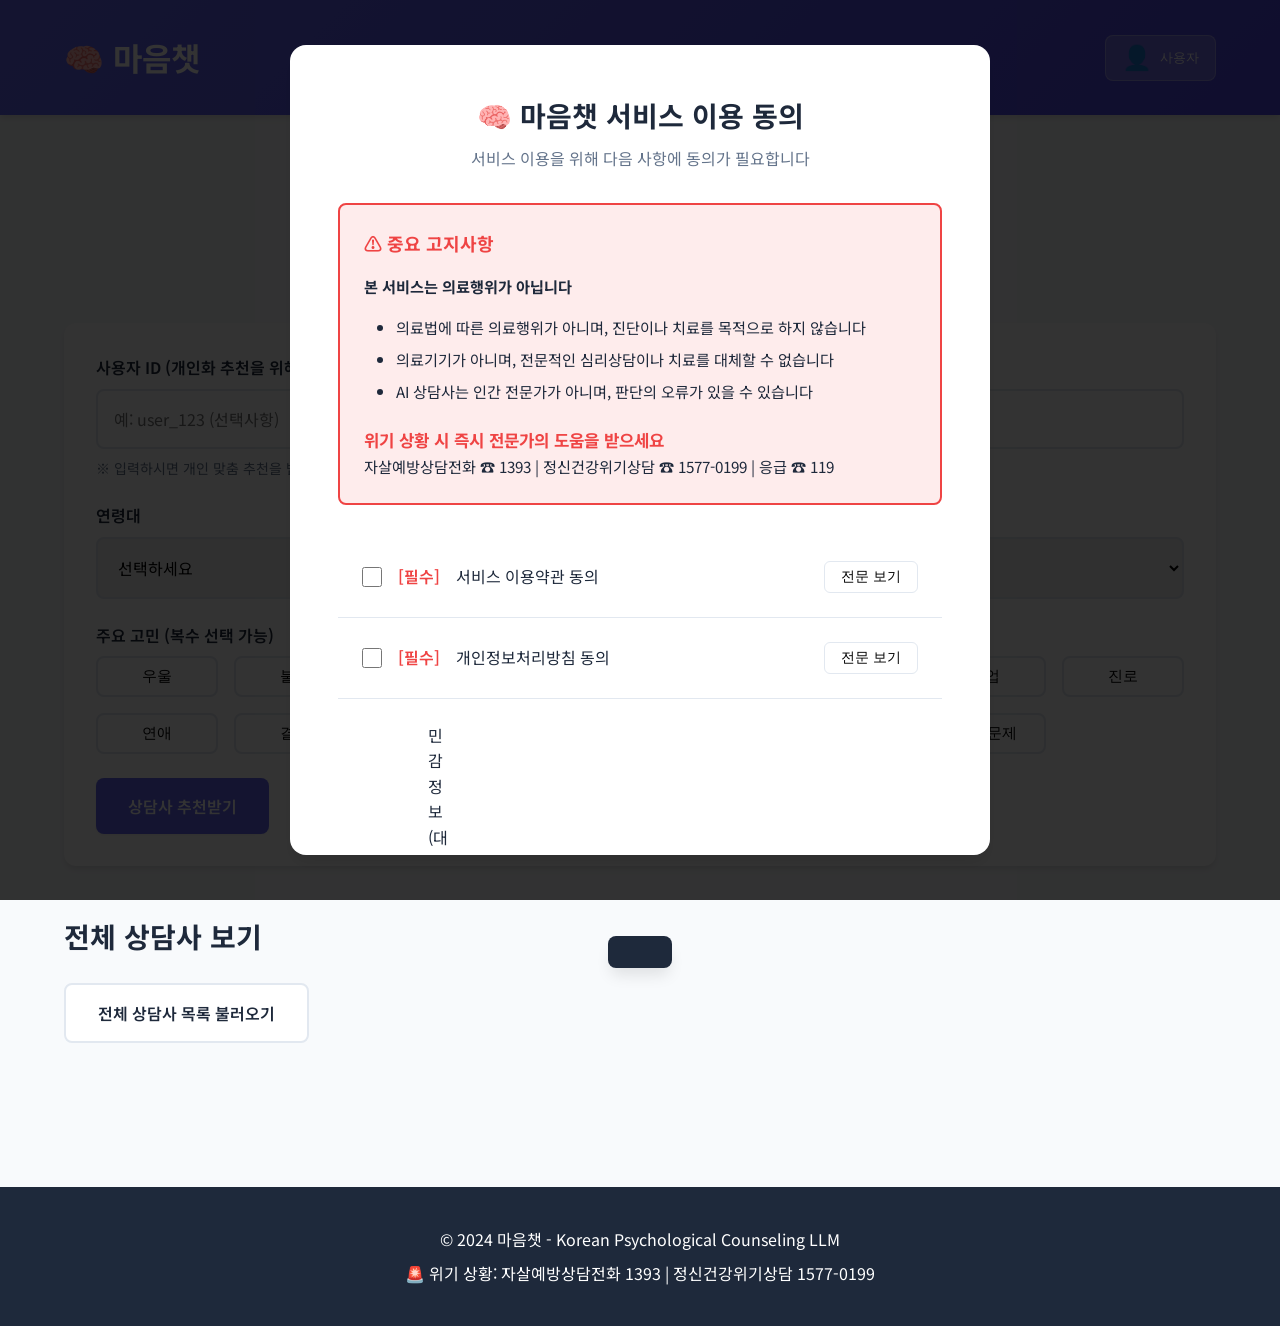
==== frontend/index.html @ e31b017e "Add voice chat frontend with real-time WebSocket streaming Features: - voice.js: WebSocket voice rec" ====
<!DOCTYPE html>
<html lang="ko">
<head>
    <meta charset="UTF-8">
    <meta name="viewport" content="width=device-width, initial-scale=1.0">
    <title>마음챗 - AI 심리상담 서비스</title>
    <link rel="stylesheet" href="styles.css">
    <link rel="preconnect" href="https://fonts.googleapis.com">
    <link rel="preconnect" href="https://fonts.gstatic.com" crossorigin>
    <link href="https://fonts.googleapis.com/css2?family=Noto+Sans+KR:wght@300;400;500;600;700&display=swap" rel="stylesheet">
</head>
<body>
    <!-- Header -->
    <header class="header">
        <div class="container">
            <div class="header-content">
                <h1 class="logo">🧠 마음챗</h1>
                <p class="tagline">당신의 마음을 이해하는 AI 심리상담</p>
                <div class="user-info">
                    <button id="user-menu-btn" class="btn-icon">
                        <span class="user-avatar">👤</span>
                        <span id="user-name">사용자</span>
                    </button>
                </div>
            </div>
        </div>
    </header>

    <!-- Main Container -->
    <main class="main-container">
        <!-- Home Screen -->
        <div id="home-screen" class="screen active">
            <div class="container">
                <section class="hero">
                    <h2>어떤 상담사와 이야기하고 싶으신가요?</h2>
                    <p class="hero-subtitle">당신의 고민과 상황에 맞는 전문 상담사를 추천해드립니다</p>
                </section>

                <!-- User Input Form -->
                <section class="user-input-section">
                    <div class="input-card">
                        <div class="input-group">
                            <label for="user-id-input">사용자 ID (개인화 추천을 위해)</label>
                            <input type="text" id="user-id-input" placeholder="예: user_123 (선택사항)" />
                            <small>※ 입력하시면 개인 맞춤 추천을 받을 수 있습니다</small>
                        </div>

                        <div class="input-group">
                            <label for="age-range-select">연령대</label>
                            <select id="age-range-select">
                                <option value="">선택하세요</option>
                                <option value="10대">10대</option>
                                <option value="20대">20대</option>
                                <option value="30대">30대</option>
                                <option value="40대">40대</option>
                                <option value="50대">50대 이상</option>
                                <option value="60대">60대 이상</option>
                            </select>
                        </div>

                        <div class="input-group">
                            <label>주요 고민 (복수 선택 가능)</label>
                            <div class="concerns-grid" id="concerns-grid">
                                <button class="concern-tag" data-concern="우울">우울</button>
                                <button class="concern-tag" data-concern="불안">불안</button>
                                <button class="concern-tag" data-concern="스트레스">스트레스</button>
                                <button class="concern-tag" data-concern="대인관계">대인관계</button>
                                <button class="concern-tag" data-concern="가족">가족</button>
                                <button class="concern-tag" data-concern="직장">직장</button>
                                <button class="concern-tag" data-concern="학업">학업</button>
                                <button class="concern-tag" data-concern="진로">진로</button>
                                <button class="concern-tag" data-concern="연애">연애</button>
                                <button class="concern-tag" data-concern="결혼">결혼</button>
                                <button class="concern-tag" data-concern="트라우마">트라우마</button>
                                <button class="concern-tag" data-concern="중독">중독</button>
                                <button class="concern-tag" data-concern="분노">분노</button>
                                <button class="concern-tag" data-concern="자존감">자존감</button>
                                <button class="concern-tag" data-concern="수면">수면 문제</button>
                            </div>
                        </div>

                        <button id="find-counselor-btn" class="btn-primary">상담사 추천받기</button>
                    </div>
                </section>

                <!-- Recommended Counselors -->
                <section id="recommendations-section" class="recommendations-section" style="display: none;">
                    <h3>추천 상담사</h3>
                    <div id="recommendations-container" class="counselors-grid"></div>
                </section>

                <!-- All Counselors -->
                <section class="all-counselors-section">
                    <h3>전체 상담사 보기</h3>
                    <button id="load-all-counselors-btn" class="btn-secondary">전체 상담사 목록 불러오기</button>
                    <div id="all-counselors-container" class="counselors-grid" style="display: none;"></div>
                </section>
            </div>
        </div>

        <!-- Chat Screen -->
        <div id="chat-screen" class="screen">
            <div class="chat-container">
                <!-- Chat Header -->
                <div class="chat-header">
                    <button id="back-to-home-btn" class="btn-icon">← 돌아가기</button>
                    <div class="counselor-info">
                        <div class="counselor-avatar" id="chat-counselor-avatar">👨‍⚕️</div>
                        <div>
                            <h4 id="chat-counselor-name">상담사</h4>
                            <p id="chat-counselor-specialty">전문 분야</p>
                        </div>
                    </div>
                    <div class="chat-mode-toggle">
                        <button id="text-mode-btn" class="mode-btn active" title="텍스트 채팅">
                            <span class="mode-icon">💬</span>
                        </button>
                        <button id="voice-mode-btn" class="mode-btn" title="음성 채팅">
                            <span class="mode-icon">🎤</span>
                        </button>
                    </div>
                    <button id="end-session-btn" class="btn-danger-small">상담 종료</button>
                </div>

                <!-- Chat Messages -->
                <div id="chat-messages" class="chat-messages">
                    <div class="welcome-message">
                        <p>상담사와의 대화가 시작됩니다. 편안하게 이야기 나눠보세요.</p>
                    </div>
                </div>

                <!-- Text Chat Input -->
                <div class="chat-input-container" id="text-input-container">
                    <div class="chat-input-wrapper">
                        <textarea id="chat-input" placeholder="메시지를 입력하세요..." rows="1"></textarea>
                        <button id="send-message-btn" class="btn-send">전송</button>
                    </div>
                    <div class="chat-info">
                        <small>💡 위기 상황 시 즉시 전문가의 도움을 받으세요: 자살예방상담전화 ☎️ 1393</small>
                    </div>
                </div>

                <!-- Voice Chat Input -->
                <div class="voice-input-container" id="voice-input-container" style="display: none;">
                    <!-- Voice Visualizer -->
                    <div class="voice-visualizer-container">
                        <canvas id="voice-visualizer" class="voice-visualizer"></canvas>
                        <div id="level-meter-container" class="level-meter-container"></div>
                    </div>

                    <!-- Voice Status -->
                    <div class="voice-status">
                        <div id="voice-status-icon" class="voice-status-icon"></div>
                        <span id="voice-status-text" class="voice-status-text">음성 채팅 준비 중...</span>
                    </div>

                    <!-- Live Transcript -->
                    <div class="live-transcript-container">
                        <div id="live-transcript" class="live-transcript"></div>
                    </div>

                    <!-- Voice Controls -->
                    <div class="voice-controls">
                        <button id="voice-record-btn" class="voice-record-btn" disabled>
                            <span class="record-icon">🎤</span>
                            <span class="record-text">말하기</span>
                        </button>
                        <div class="voice-settings">
                            <button id="voice-settings-btn" class="voice-settings-btn" title="설정">
                                ⚙️
                            </button>
                            <select id="visualizer-type" class="visualizer-select">
                                <option value="waveform">파형</option>
                                <option value="spectrum">스펙트럼</option>
                                <option value="bars">바</option>
                                <option value="circle">원형</option>
                            </select>
                        </div>
                    </div>

                    <div class="chat-info">
                        <small>🎤 마이크 버튼을 누르고 말씀해주세요 | 자살예방상담전화 ☎️ 1393</small>
                    </div>
                </div>
            </div>
        </div>

        <!-- Voice Chat Screen (Full Screen Mode) -->
        <div id="voice-screen" class="screen">
            <div class="voice-chat-container">
                <!-- Voice Header -->
                <div class="voice-header">
                    <button id="voice-back-btn" class="btn-icon">← 돌아가기</button>
                    <div class="counselor-info">
                        <div class="counselor-avatar" id="voice-counselor-avatar">👨‍⚕️</div>
                        <div>
                            <h4 id="voice-counselor-name">상담사</h4>
                            <p id="voice-connection-status">연결 중...</p>
                        </div>
                    </div>
                    <button id="voice-end-btn" class="btn-danger-small">상담 종료</button>
                </div>

                <!-- Main Voice Area -->
                <div class="voice-main-area">
                    <!-- Counselor Response -->
                    <div class="voice-response-area">
                        <div class="counselor-speaking-indicator" id="counselor-speaking">
                            <div class="speaking-avatar" id="speaking-avatar">👨‍⚕️</div>
                            <div class="speaking-waves">
                                <span></span><span></span><span></span><span></span><span></span>
                            </div>
                        </div>
                        <div id="counselor-response-text" class="counselor-response-text"></div>
                    </div>

                    <!-- Full Visualizer -->
                    <div class="voice-full-visualizer">
                        <canvas id="full-visualizer" class="full-visualizer"></canvas>
                    </div>

                    <!-- User Speaking Area -->
                    <div class="user-speaking-area">
                        <div id="user-transcript" class="user-transcript"></div>
                        <div id="recording-indicator-container" class="recording-indicator-container"></div>
                    </div>
                </div>

                <!-- Voice Full Controls -->
                <div class="voice-full-controls">
                    <button id="mute-btn" class="control-btn" title="음소거">
                        <span>🔊</span>
                    </button>
                    <button id="full-record-btn" class="voice-record-btn large">
                        <span class="record-icon">🎤</span>
                    </button>
                    <button id="switch-to-text-btn" class="control-btn" title="텍스트로 전환">
                        <span>💬</span>
                    </button>
                </div>
            </div>
        </div>

        <!-- Feedback Screen -->
        <div id="feedback-screen" class="screen">
            <div class="container">
                <div class="feedback-card">
                    <h2>상담 피드백</h2>
                    <p class="feedback-subtitle">상담이 어떠셨나요? 여러분의 피드백이 서비스 개선에 큰 도움이 됩니다.</p>

                    <form id="feedback-form">
                        <div class="input-group">
                            <label>상담사</label>
                            <p id="feedback-counselor-name" class="feedback-value"></p>
                        </div>

                        <div class="input-group">
                            <label>전반적인 만족도</label>
                            <div class="rating-stars" id="rating-stars">
                                <span class="star" data-rating="1">⭐</span>
                                <span class="star" data-rating="2">⭐</span>
                                <span class="star" data-rating="3">⭐</span>
                                <span class="star" data-rating="4">⭐</span>
                                <span class="star" data-rating="5">⭐</span>
                            </div>
                            <input type="hidden" id="rating-value" value="0" />
                        </div>

                        <div class="input-group">
                            <label class="checkbox-label">
                                <input type="checkbox" id="helpful-check" checked />
                                <span>도움이 되었습니다</span>
                            </label>
                        </div>

                        <div class="input-group">
                            <label class="checkbox-label">
                                <input type="checkbox" id="appropriate-check" checked />
                                <span>적절한 조언이었습니다</span>
                            </label>
                        </div>

                        <div class="input-group">
                            <label class="checkbox-label">
                                <input type="checkbox" id="recommend-check" checked />
                                <span>다시 이용하고 싶습니다</span>
                            </label>
                        </div>

                        <div class="input-group">
                            <label for="feedback-text">추가 의견 (선택사항)</label>
                            <textarea id="feedback-text" rows="4" placeholder="상담에 대한 의견을 자유롭게 작성해주세요"></textarea>
                        </div>

                        <div class="button-group">
                            <button type="button" id="skip-feedback-btn" class="btn-secondary">건너뛰기</button>
                            <button type="submit" class="btn-primary">제출하기</button>
                        </div>
                    </form>
                </div>
            </div>
        </div>

        <!-- User Dashboard Screen -->
        <div id="dashboard-screen" class="screen">
            <div class="container">
                <h2>내 상담 현황</h2>

                <div class="dashboard-grid">
                    <!-- Stats Cards -->
                    <div class="stat-card">
                        <h4>총 상담 횟수</h4>
                        <p class="stat-value" id="total-sessions">0회</p>
                    </div>
                    <div class="stat-card">
                        <h4>피드백 제출</h4>
                        <p class="stat-value" id="total-feedback">0회</p>
                    </div>
                    <div class="stat-card">
                        <h4>선호 상담사</h4>
                        <p class="stat-value" id="favorite-counselor">없음</p>
                    </div>
                </div>

                <!-- User Preferences -->
                <div class="preferences-section">
                    <h3>나의 상담사 선호도</h3>
                    <div id="user-preferences-container"></div>
                </div>

                <button id="back-to-home-from-dashboard-btn" class="btn-secondary">홈으로 돌아가기</button>
            </div>
        </div>
    </main>

    <!-- Footer -->
    <footer class="footer">
        <div class="container">
            <p>&copy; 2024 마음챗 - Korean Psychological Counseling LLM</p>
            <p>🚨 위기 상황: 자살예방상담전화 1393 | 정신건강위기상담 1577-0199</p>
        </div>
    </footer>

    <!-- Loading Overlay -->
    <div id="loading-overlay" class="loading-overlay">
        <div class="loading-spinner"></div>
        <p>처리 중입니다...</p>
    </div>

    <!-- Toast Notification -->
    <div id="toast" class="toast"></div>

    <!-- Legal Consent Modal -->
    <div id="consent-modal" class="consent-modal">
        <div class="consent-modal-content">
            <div class="consent-modal-header">
                <h2>🧠 마음챗 서비스 이용 동의</h2>
                <p class="consent-modal-subtitle">서비스 이용을 위해 다음 사항에 동의가 필요합니다</p>
            </div>

            <!-- Important Notice -->
            <div class="consent-notice warning">
                <h3>⚠️ 중요 고지사항</h3>
                <div class="consent-notice-content">
                    <p><strong>본 서비스는 의료행위가 아닙니다</strong></p>
                    <ul>
                        <li>의료법에 따른 의료행위가 아니며, 진단이나 치료를 목적으로 하지 않습니다</li>
                        <li>의료기기가 아니며, 전문적인 심리상담이나 치료를 대체할 수 없습니다</li>
                        <li>AI 상담사는 인간 전문가가 아니며, 판단의 오류가 있을 수 있습니다</li>
                    </ul>
                    <p class="consent-emergency"><strong>위기 상황 시 즉시 전문가의 도움을 받으세요</strong></p>
                    <p>자살예방상담전화 ☎ 1393 | 정신건강위기상담 ☎ 1577-0199 | 응급 ☎ 119</p>
                </div>
            </div>

            <!-- Consent Items -->
            <div class="consent-items">
                <!-- Required: Terms of Service -->
                <div class="consent-item">
                    <label class="consent-checkbox-label">
                        <input type="checkbox" id="consent-terms" class="consent-checkbox" required />
                        <span class="consent-required">[필수]</span>
                        <span>서비스 이용약관 동의</span>
                    </label>
                    <button class="consent-view-btn" data-target="terms">전문 보기</button>
                </div>

                <!-- Required: Privacy Policy -->
                <div class="consent-item">
                    <label class="consent-checkbox-label">
                        <input type="checkbox" id="consent-privacy" class="consent-checkbox" required />
                        <span class="consent-required">[필수]</span>
                        <span>개인정보처리방침 동의</span>
                    </label>
                    <button class="consent-view-btn" data-target="privacy">전문 보기</button>
                </div>

                <!-- Required: Sensitive Information -->
                <div class="consent-item">
                    <label class="consent-checkbox-label">
                        <input type="checkbox" id="consent-sensitive" class="consent-checkbox" required />
                        <span class="consent-required">[필수]</span>
                        <span>민감정보(대화 내용) 수집·이용 동의</span>
                    </label>
                    <div class="consent-detail">
                        <small>심리상담 대화 내용은 민감정보에 해당하며, 서비스 제공 및 AI 학습 목적으로 익명화하여 처리됩니다.</small>
                    </div>
                </div>

                <!-- Optional: Service Improvement -->
                <div class="consent-item">
                    <label class="consent-checkbox-label">
                        <input type="checkbox" id="consent-improvement" class="consent-checkbox" />
                        <span class="consent-optional">[선택]</span>
                        <span>서비스 개선을 위한 데이터 활용 동의</span>
                    </label>
                    <div class="consent-detail">
                        <small>서비스 품질 향상 및 AI 모델 개선을 위한 통계 분석에 활용됩니다.</small>
                    </div>
                </div>

                <!-- Age Confirmation -->
                <div class="consent-item">
                    <label class="consent-checkbox-label">
                        <input type="checkbox" id="consent-age" class="consent-checkbox" required />
                        <span class="consent-required">[필수]</span>
                        <span>만 14세 이상입니다 (만 14세 미만은 법정대리인 동의 필요)</span>
                    </label>
                </div>
            </div>

            <!-- All Agree -->
            <div class="consent-all">
                <label class="consent-checkbox-label consent-all-label">
                    <input type="checkbox" id="consent-all" class="consent-checkbox" />
                    <span><strong>전체 동의</strong> (선택 항목 포함)</span>
                </label>
            </div>

            <!-- Actions -->
            <div class="consent-actions">
                <button id="consent-disagree-btn" class="btn-secondary">동의하지 않음</button>
                <button id="consent-agree-btn" class="btn-primary" disabled>동의하고 시작하기</button>
            </div>

            <!-- Footer -->
            <div class="consent-footer">
                <small>동의하신 내용은 언제든지 철회할 수 있으며, 자세한 사항은 이용약관 및 개인정보처리방침을 참고해주세요.</small>
            </div>
        </div>
    </div>

    <!-- Legal Document Viewer Modal -->
    <div id="legal-viewer-modal" class="legal-viewer-modal">
        <div class="legal-viewer-content">
            <div class="legal-viewer-header">
                <h3 id="legal-viewer-title">문서</h3>
                <button id="legal-viewer-close" class="btn-close">×</button>
            </div>
            <div class="legal-viewer-body" id="legal-viewer-body">
                <!-- Content will be loaded dynamically -->
            </div>
            <div class="legal-viewer-footer">
                <button id="legal-viewer-ok" class="btn-primary">확인</button>
            </div>
        </div>
    </div>

    <!-- Scripts -->
    <script src="config.js"></script>
    <script src="legal-docs.js"></script>
    <script src="voice.js"></script>
    <script src="audio-visualizer.js"></script>
    <script src="voice-app.js"></script>
    <script src="app.js"></script>
</body>
</html>
---- frontend/styles.css ----
/* ============================================================================
   Global Styles & Variables
   ============================================================================ */

:root {
    /* Colors */
    --primary-color: #6366f1;
    --primary-dark: #4f46e5;
    --primary-light: #818cf8;
    --secondary-color: #10b981;
    --danger-color: #ef4444;
    --warning-color: #f59e0b;
    --bg-color: #f8fafc;
    --surface-color: #ffffff;
    --text-primary: #1e293b;
    --text-secondary: #64748b;
    --border-color: #e2e8f0;
    --shadow-sm: 0 1px 2px 0 rgba(0, 0, 0, 0.05);
    --shadow-md: 0 4px 6px -1px rgba(0, 0, 0, 0.1);
    --shadow-lg: 0 10px 15px -3px rgba(0, 0, 0, 0.1);

    /* Spacing */
    --spacing-xs: 0.5rem;
    --spacing-sm: 1rem;
    --spacing-md: 1.5rem;
    --spacing-lg: 2rem;
    --spacing-xl: 3rem;

    /* Border Radius */
    --radius-sm: 0.375rem;
    --radius-md: 0.5rem;
    --radius-lg: 0.75rem;
    --radius-xl: 1rem;

    /* Transitions */
    --transition-fast: 150ms ease;
    --transition-base: 250ms ease;
}

* {
    margin: 0;
    padding: 0;
    box-sizing: border-box;
}

body {
    font-family: 'Noto Sans KR', -apple-system, BlinkMacSystemFont, 'Segoe UI', sans-serif;
    font-size: 16px;
    line-height: 1.6;
    color: var(--text-primary);
    background-color: var(--bg-color);
    -webkit-font-smoothing: antialiased;
    -moz-osx-font-smoothing: grayscale;
}

.container {
    max-width: 1200px;
    margin: 0 auto;
    padding: 0 var(--spacing-md);
}

/* ============================================================================
   Header
   ============================================================================ */

.header {
    background: linear-gradient(135deg, var(--primary-color) 0%, var(--primary-dark) 100%);
    color: white;
    padding: var(--spacing-lg) 0;
    box-shadow: var(--shadow-md);
}

.header-content {
    display: flex;
    align-items: center;
    justify-content: space-between;
    flex-wrap: wrap;
    gap: var(--spacing-sm);
}

.logo {
    font-size: 2rem;
    font-weight: 700;
    margin: 0;
}

.tagline {
    font-size: 1.125rem;
    opacity: 0.95;
    font-weight: 300;
}

.user-info {
    display: flex;
    align-items: center;
    gap: var(--spacing-sm);
}

.btn-icon {
    background: rgba(255, 255, 255, 0.2);
    border: 1px solid rgba(255, 255, 255, 0.3);
    color: white;
    padding: var(--spacing-xs) var(--spacing-sm);
    border-radius: var(--radius-md);
    cursor: pointer;
    display: flex;
    align-items: center;
    gap: var(--spacing-xs);
    transition: all var(--transition-base);
}

.btn-icon:hover {
    background: rgba(255, 255, 255, 0.3);
}

.user-avatar {
    font-size: 1.5rem;
}

/* ============================================================================
   Main Container & Screens
   ============================================================================ */

.main-container {
    min-height: calc(100vh - 200px);
    padding: var(--spacing-xl) 0;
}

.screen {
    display: none;
    animation: fadeIn 0.3s ease;
}

.screen.active {
    display: block;
}

@keyframes fadeIn {
    from {
        opacity: 0;
        transform: translateY(10px);
    }
    to {
        opacity: 1;
        transform: translateY(0);
    }
}

/* ============================================================================
   Hero Section
   ============================================================================ */

.hero {
    text-align: center;
    margin-bottom: var(--spacing-xl);
}

.hero h2 {
    font-size: 2.5rem;
    font-weight: 700;
    color: var(--text-primary);
    margin-bottom: var(--spacing-sm);
}

.hero-subtitle {
    font-size: 1.25rem;
    color: var(--text-secondary);
    font-weight: 300;
}

/* ============================================================================
   Input Cards & Forms
   ============================================================================ */

.user-input-section {
    margin-bottom: var(--spacing-xl);
}

.input-card {
    background: var(--surface-color);
    border-radius: var(--radius-lg);
    padding: var(--spacing-lg);
    box-shadow: var(--shadow-md);
}

.input-group {
    margin-bottom: var(--spacing-md);
}

.input-group label {
    display: block;
    font-weight: 600;
    margin-bottom: var(--spacing-xs);
    color: var(--text-primary);
}

.input-group input[type="text"],
.input-group select,
.input-group textarea {
    width: 100%;
    padding: var(--spacing-sm);
    border: 2px solid var(--border-color);
    border-radius: var(--radius-md);
    font-size: 1rem;
    font-family: inherit;
    transition: border-color var(--transition-base);
}

.input-group input[type="text"]:focus,
.input-group select:focus,
.input-group textarea:focus {
    outline: none;
    border-color: var(--primary-color);
}

.input-group small {
    display: block;
    margin-top: var(--spacing-xs);
    color: var(--text-secondary);
    font-size: 0.875rem;
}

/* ============================================================================
   Concern Tags
   ============================================================================ */

.concerns-grid {
    display: grid;
    grid-template-columns: repeat(auto-fill, minmax(120px, 1fr));
    gap: var(--spacing-sm);
}

.concern-tag {
    padding: var(--spacing-xs) var(--spacing-sm);
    border: 2px solid var(--border-color);
    background: var(--surface-color);
    border-radius: var(--radius-md);
    cursor: pointer;
    font-size: 0.95rem;
    transition: all var(--transition-base);
    text-align: center;
}

.concern-tag:hover {
    border-color: var(--primary-light);
    background: rgba(99, 102, 241, 0.05);
}

.concern-tag.selected {
    background: var(--primary-color);
    color: white;
    border-color: var(--primary-color);
}

/* ============================================================================
   Buttons
   ============================================================================ */

.btn-primary,
.btn-secondary,
.btn-danger-small {
    padding: var(--spacing-sm) var(--spacing-lg);
    border: none;
    border-radius: var(--radius-md);
    font-size: 1rem;
    font-weight: 600;
    cursor: pointer;
    transition: all var(--transition-base);
    font-family: inherit;
}

.btn-primary {
    background: var(--primary-color);
    color: white;
    box-shadow: var(--shadow-sm);
}

.btn-primary:hover {
    background: var(--primary-dark);
    box-shadow: var(--shadow-md);
    transform: translateY(-1px);
}

.btn-secondary {
    background: var(--surface-color);
    color: var(--text-primary);
    border: 2px solid var(--border-color);
}

.btn-secondary:hover {
    border-color: var(--primary-color);
    color: var(--primary-color);
}

.btn-danger-small {
    background: var(--danger-color);
    color: white;
    padding: var(--spacing-xs) var(--spacing-sm);
    font-size: 0.875rem;
}

.btn-danger-small:hover {
    background: #dc2626;
}

.button-group {
    display: flex;
    gap: var(--spacing-sm);
    justify-content: flex-end;
}

/* ============================================================================
   Counselors Grid
   ============================================================================ */

.recommendations-section,
.all-counselors-section {
    margin: var(--spacing-xl) 0;
}

.recommendations-section h3,
.all-counselors-section h3 {
    font-size: 1.75rem;
    margin-bottom: var(--spacing-md);
    color: var(--text-primary);
}

.counselors-grid {
    display: grid;
    grid-template-columns: repeat(auto-fill, minmax(320px, 1fr));
    gap: var(--spacing-md);
    margin-top: var(--spacing-md);
}

.counselor-card {
    background: var(--surface-color);
    border-radius: var(--radius-lg);
    padding: var(--spacing-md);
    box-shadow: var(--shadow-md);
    transition: all var(--transition-base);
    cursor: pointer;
    border: 2px solid transparent;
}

.counselor-card:hover {
    transform: translateY(-4px);
    box-shadow: var(--shadow-lg);
    border-color: var(--primary-light);
}

.counselor-card.personalized {
    border-color: var(--warning-color);
    background: linear-gradient(to bottom, rgba(245, 158, 11, 0.05), var(--surface-color));
}

.counselor-header {
    display: flex;
    align-items: center;
    gap: var(--spacing-sm);
    margin-bottom: var(--spacing-sm);
}

.counselor-avatar {
    font-size: 3rem;
}

.counselor-name {
    font-size: 1.25rem;
    font-weight: 700;
    color: var(--text-primary);
}

.counselor-title {
    font-size: 0.875rem;
    color: var(--text-secondary);
}

.personalized-badge {
    display: inline-block;
    background: var(--warning-color);
    color: white;
    padding: 0.25rem 0.5rem;
    border-radius: var(--radius-sm);
    font-size: 0.75rem;
    font-weight: 600;
    margin-top: var(--spacing-xs);
}

.counselor-details {
    margin: var(--spacing-sm) 0;
}

.counselor-details p {
    font-size: 0.95rem;
    color: var(--text-secondary);
    margin-bottom: var(--spacing-xs);
}

.counselor-details strong {
    color: var(--text-primary);
}

.counselor-score {
    display: inline-block;
    background: var(--primary-color);
    color: white;
    padding: 0.25rem 0.75rem;
    border-radius: var(--radius-md);
    font-weight: 600;
    font-size: 0.9rem;
}

.counselor-reason {
    font-size: 0.9rem;
    color: var(--text-secondary);
    margin-top: var(--spacing-sm);
    padding: var(--spacing-sm);
    background: rgba(99, 102, 241, 0.05);
    border-radius: var(--radius-sm);
    line-height: 1.5;
}

/* ============================================================================
   Chat Screen
   ============================================================================ */

.chat-container {
    max-width: 900px;
    margin: 0 auto;
    background: var(--surface-color);
    border-radius: var(--radius-lg);
    box-shadow: var(--shadow-lg);
    height: calc(100vh - 250px);
    display: flex;
    flex-direction: column;
}

.chat-header {
    display: flex;
    align-items: center;
    justify-content: space-between;
    padding: var(--spacing-md);
    border-bottom: 2px solid var(--border-color);
    background: var(--bg-color);
    border-radius: var(--radius-lg) var(--radius-lg) 0 0;
}

.counselor-info {
    display: flex;
    align-items: center;
    gap: var(--spacing-sm);
}

.counselor-info .counselor-avatar {
    font-size: 2.5rem;
}

.counselor-info h4 {
    font-size: 1.125rem;
    font-weight: 600;
    margin: 0;
}

.counselor-info p {
    font-size: 0.875rem;
    color: var(--text-secondary);
    margin: 0;
}

.chat-messages {
    flex: 1;
    overflow-y: auto;
    padding: var(--spacing-md);
    display: flex;
    flex-direction: column;
    gap: var(--spacing-sm);
}

.welcome-message {
    text-align: center;
    padding: var(--spacing-lg);
    color: var(--text-secondary);
}

.message {
    display: flex;
    gap: var(--spacing-sm);
    max-width: 80%;
    animation: slideIn 0.3s ease;
}

@keyframes slideIn {
    from {
        opacity: 0;
        transform: translateY(10px);
    }
    to {
        opacity: 1;
        transform: translateY(0);
    }
}

.message.user {
    align-self: flex-end;
    flex-direction: row-reverse;
}

.message-avatar {
    font-size: 2rem;
    flex-shrink: 0;
}

.message-content {
    background: var(--bg-color);
    padding: var(--spacing-sm) var(--spacing-md);
    border-radius: var(--radius-lg);
    max-width: 100%;
}

.message.user .message-content {
    background: var(--primary-color);
    color: white;
}

.message-time {
    font-size: 0.75rem;
    color: var(--text-secondary);
    margin-top: var(--spacing-xs);
}

.message.user .message-time {
    color: rgba(255, 255, 255, 0.8);
}

.chat-input-container {
    border-top: 2px solid var(--border-color);
    padding: var(--spacing-md);
    background: var(--bg-color);
}

.chat-input-wrapper {
    display: flex;
    gap: var(--spacing-sm);
    align-items: flex-end;
}

#chat-input {
    flex: 1;
    padding: var(--spacing-sm);
    border: 2px solid var(--border-color);
    border-radius: var(--radius-md);
    font-size: 1rem;
    font-family: inherit;
    resize: none;
    max-height: 120px;
}

#chat-input:focus {
    outline: none;
    border-color: var(--primary-color);
}

.btn-send {
    background: var(--primary-color);
    color: white;
    border: none;
    padding: var(--spacing-sm) var(--spacing-lg);
    border-radius: var(--radius-md);
    font-weight: 600;
    cursor: pointer;
    transition: all var(--transition-base);
}

.btn-send:hover {
    background: var(--primary-dark);
}

.chat-info {
    margin-top: var(--spacing-sm);
    text-align: center;
}

.chat-info small {
    color: var(--danger-color);
    font-weight: 500;
}

/* ============================================================================
   Feedback Screen
   ============================================================================ */

.feedback-card {
    max-width: 600px;
    margin: 0 auto;
    background: var(--surface-color);
    border-radius: var(--radius-lg);
    padding: var(--spacing-xl);
    box-shadow: var(--shadow-lg);
}

.feedback-card h2 {
    font-size: 2rem;
    margin-bottom: var(--spacing-sm);
    color: var(--text-primary);
}

.feedback-subtitle {
    color: var(--text-secondary);
    margin-bottom: var(--spacing-lg);
}

.feedback-value {
    font-size: 1.125rem;
    color: var(--text-primary);
    font-weight: 600;
}

.rating-stars {
    display: flex;
    gap: var(--spacing-xs);
    font-size: 2rem;
    cursor: pointer;
}

.rating-stars .star {
    opacity: 0.3;
    transition: opacity var(--transition-fast);
}

.rating-stars .star.active,
.rating-stars .star:hover {
    opacity: 1;
}

.checkbox-label {
    display: flex;
    align-items: center;
    gap: var(--spacing-sm);
    cursor: pointer;
    font-size: 1rem;
}

.checkbox-label input[type="checkbox"] {
    width: 20px;
    height: 20px;
    cursor: pointer;
}

/* ============================================================================
   Dashboard Screen
   ============================================================================ */

.dashboard-grid {
    display: grid;
    grid-template-columns: repeat(auto-fit, minmax(250px, 1fr));
    gap: var(--spacing-md);
    margin: var(--spacing-xl) 0;
}

.stat-card {
    background: var(--surface-color);
    border-radius: var(--radius-lg);
    padding: var(--spacing-lg);
    box-shadow: var(--shadow-md);
    text-align: center;
}

.stat-card h4 {
    font-size: 1rem;
    color: var(--text-secondary);
    margin-bottom: var(--spacing-sm);
}

.stat-value {
    font-size: 2rem;
    font-weight: 700;
    color: var(--primary-color);
}

.preferences-section {
    margin: var(--spacing-xl) 0;
}

.preferences-section h3 {
    font-size: 1.5rem;
    margin-bottom: var(--spacing-md);
}

.preference-item {
    background: var(--surface-color);
    border-radius: var(--radius-md);
    padding: var(--spacing-md);
    margin-bottom: var(--spacing-sm);
    box-shadow: var(--shadow-sm);
    display: flex;
    justify-content: space-between;
    align-items: center;
}

.preference-name {
    font-weight: 600;
    color: var(--text-primary);
}

.preference-score {
    font-size: 0.875rem;
    color: var(--text-secondary);
}

.preference-bar {
    width: 100%;
    height: 8px;
    background: var(--border-color);
    border-radius: var(--radius-sm);
    margin-top: var(--spacing-xs);
    overflow: hidden;
}

.preference-bar-fill {
    height: 100%;
    background: var(--primary-color);
    transition: width var(--transition-base);
}

/* ============================================================================
   Footer
   ============================================================================ */

.footer {
    background: var(--text-primary);
    color: white;
    padding: var(--spacing-lg) 0;
    text-align: center;
    margin-top: var(--spacing-xl);
}

.footer p {
    margin: var(--spacing-xs) 0;
}

/* ============================================================================
   Loading & Toast
   ============================================================================ */

.loading-overlay {
    position: fixed;
    top: 0;
    left: 0;
    right: 0;
    bottom: 0;
    background: rgba(0, 0, 0, 0.7);
    display: none;
    justify-content: center;
    align-items: center;
    z-index: 9999;
    color: white;
    flex-direction: column;
    gap: var(--spacing-md);
}

.loading-overlay.active {
    display: flex;
}

.loading-spinner {
    width: 50px;
    height: 50px;
    border: 4px solid rgba(255, 255, 255, 0.3);
    border-top-color: white;
    border-radius: 50%;
    animation: spin 0.8s linear infinite;
}

@keyframes spin {
    to {
        transform: rotate(360deg);
    }
}

.toast {
    position: fixed;
    bottom: var(--spacing-lg);
    left: 50%;
    transform: translateX(-50%) translateY(100px);
    background: var(--text-primary);
    color: white;
    padding: var(--spacing-sm) var(--spacing-lg);
    border-radius: var(--radius-md);
    box-shadow: var(--shadow-lg);
    z-index: 10000;
    transition: transform var(--transition-base);
}

.toast.active {
    transform: translateX(-50%) translateY(0);
}

/* ============================================================================
   Responsive Design
   ============================================================================ */

@media (max-width: 768px) {
    .hero h2 {
        font-size: 1.75rem;
    }

    .hero-subtitle {
        font-size: 1rem;
    }

    .counselors-grid {
        grid-template-columns: 1fr;
    }

    .concerns-grid {
        grid-template-columns: repeat(auto-fill, minmax(100px, 1fr));
    }

    .chat-container {
        height: calc(100vh - 180px);
        border-radius: 0;
    }

    .message {
        max-width: 90%;
    }

    .dashboard-grid {
        grid-template-columns: 1fr;
    }
}

@media (max-width: 480px) {
    .header-content {
        flex-direction: column;
        text-align: center;
    }

    .logo {
        font-size: 1.5rem;
    }

    .tagline {
        font-size: 1rem;
    }

    .concerns-grid {
        grid-template-columns: repeat(2, 1fr);
    }
}

/* ============================================================================
   Legal Consent Modal
   ============================================================================ */

.consent-modal {
    position: fixed;
    top: 0;
    left: 0;
    right: 0;
    bottom: 0;
    background: rgba(0, 0, 0, 0.8);
    display: none;
    justify-content: center;
    align-items: center;
    z-index: 10000;
    padding: var(--spacing-md);
}

.consent-modal.active {
    display: flex;
}

.consent-modal-content {
    background: var(--surface-color);
    border-radius: var(--radius-xl);
    max-width: 700px;
    max-height: 90vh;
    overflow-y: auto;
    padding: var(--spacing-xl);
    box-shadow: var(--shadow-lg);
    animation: slideUp 0.3s ease;
}

@keyframes slideUp {
    from {
        opacity: 0;
        transform: translateY(30px);
    }
    to {
        opacity: 1;
        transform: translateY(0);
    }
}

.consent-modal-header {
    text-align: center;
    margin-bottom: var(--spacing-lg);
}

.consent-modal-header h2 {
    font-size: 1.75rem;
    margin-bottom: var(--spacing-xs);
    color: var(--text-primary);
}

.consent-modal-subtitle {
    color: var(--text-secondary);
    font-size: 1rem;
}

.consent-notice {
    background: rgba(239, 68, 68, 0.1);
    border: 2px solid var(--danger-color);
    border-radius: var(--radius-md);
    padding: var(--spacing-md);
    margin-bottom: var(--spacing-lg);
}

.consent-notice h3 {
    font-size: 1.125rem;
    margin-bottom: var(--spacing-sm);
    color: var(--danger-color);
}

.consent-notice-content {
    font-size: 0.95rem;
    line-height: 1.6;
}

.consent-notice ul {
    margin: var(--spacing-sm) 0;
    padding-left: var(--spacing-lg);
}

.consent-notice li {
    margin-bottom: var(--spacing-xs);
}

.consent-emergency {
    font-size: 1.05rem;
    margin-top: var(--spacing-md);
    color: var(--danger-color);
}

.consent-items {
    margin-bottom: var(--spacing-lg);
}

.consent-item {
    padding: var(--spacing-md);
    border-bottom: 1px solid var(--border-color);
    display: flex;
    justify-content: space-between;
    align-items: center;
    gap: var(--spacing-sm);
}

.consent-item:last-child {
    border-bottom: none;
}

.consent-checkbox-label {
    display: flex;
    align-items: center;
    gap: var(--spacing-sm);
    cursor: pointer;
    flex: 1;
}

.consent-checkbox {
    width: 20px;
    height: 20px;
    cursor: pointer;
}

.consent-required {
    color: var(--danger-color);
    font-weight: 600;
}

.consent-optional {
    color: var(--text-secondary);
    font-weight: 600;
}

.consent-detail {
    margin-top: var(--spacing-xs);
    padding-left: 30px;
    color: var(--text-secondary);
    font-size: 0.875rem;
}

.consent-view-btn {
    background: var(--surface-color);
    border: 1px solid var(--border-color);
    padding: 0.375rem var(--spacing-sm);
    border-radius: var(--radius-sm);
    font-size: 0.875rem;
    cursor: pointer;
    transition: all var(--transition-base);
    white-space: nowrap;
}

.consent-view-btn:hover {
    border-color: var(--primary-color);
    color: var(--primary-color);
}

.consent-all {
    background: rgba(99, 102, 241, 0.05);
    border: 2px solid var(--primary-color);
    border-radius: var(--radius-md);
    padding: var(--spacing-md);
    margin-bottom: var(--spacing-lg);
}

.consent-all-label {
    font-size: 1.05rem;
}

.consent-actions {
    display: flex;
    gap: var(--spacing-sm);
    margin-bottom: var(--spacing-md);
}

.consent-actions button {
    flex: 1;
}

.consent-footer {
    text-align: center;
    color: var(--text-secondary);
    font-size: 0.875rem;
}

/* Legal Document Viewer Modal */

.legal-viewer-modal {
    position: fixed;
    top: 0;
    left: 0;
    right: 0;
    bottom: 0;
    background: rgba(0, 0, 0, 0.8);
    display: none;
    justify-content: center;
    align-items: center;
    z-index: 10001;
    padding: var(--spacing-md);
}

.legal-viewer-modal.active {
    display: flex;
}

.legal-viewer-content {
    background: var(--surface-color);
    border-radius: var(--radius-xl);
    max-width: 900px;
    max-height: 90vh;
    width: 100%;
    display: flex;
    flex-direction: column;
    box-shadow: var(--shadow-lg);
}

.legal-viewer-header {
    display: flex;
    justify-content: space-between;
    align-items: center;
    padding: var(--spacing-md) var(--spacing-lg);
    border-bottom: 2px solid var(--border-color);
}

.legal-viewer-header h3 {
    margin: 0;
    font-size: 1.25rem;
}

.btn-close {
    background: none;
    border: none;
    font-size: 2rem;
    cursor: pointer;
    color: var(--text-secondary);
    line-height: 1;
    padding: 0;
    width: 32px;
    height: 32px;
    display: flex;
    align-items: center;
    justify-content: center;
    border-radius: var(--radius-sm);
    transition: all var(--transition-base);
}

.btn-close:hover {
    background: var(--bg-color);
    color: var(--text-primary);
}

.legal-viewer-body {
    flex: 1;
    overflow-y: auto;
    padding: var(--spacing-lg);
    line-height: 1.8;
}

.legal-viewer-body h1 {
    font-size: 1.75rem;
    margin-bottom: var(--spacing-md);
    color: var(--text-primary);
}

.legal-viewer-body h2 {
    font-size: 1.5rem;
    margin-top: var(--spacing-lg);
    margin-bottom: var(--spacing-md);
    color: var(--text-primary);
    border-bottom: 2px solid var(--border-color);
    padding-bottom: var(--spacing-xs);
}

.legal-viewer-body h3 {
    font-size: 1.25rem;
    margin-top: var(--spacing-md);
    margin-bottom: var(--spacing-sm);
    color: var(--text-primary);
}

.legal-viewer-body p {
    margin-bottom: var(--spacing-sm);
}

.legal-viewer-body ul, .legal-viewer-body ol {
    margin-left: var(--spacing-lg);
    margin-bottom: var(--spacing-sm);
}

.legal-viewer-body li {
    margin-bottom: var(--spacing-xs);
}

.legal-viewer-body strong {
    color: var(--primary-color);
}

.legal-viewer-footer {
    padding: var(--spacing-md) var(--spacing-lg);
    border-top: 2px solid var(--border-color);
    display: flex;
    justify-content: flex-end;
}

/* Responsive for consent modal */
@media (max-width: 768px) {
    .consent-modal-content {
        padding: var(--spacing-md);
        max-height: 95vh;
    }

    .consent-modal-header h2 {
        font-size: 1.5rem;
    }

    .consent-item {
        flex-direction: column;
        align-items: flex-start;
    }

    .consent-view-btn {
        margin-top: var(--spacing-xs);
        width: 100%;
    }

    .consent-actions {
        flex-direction: column;
    }

    .legal-viewer-content {
        max-height: 95vh;
    }
}

@media (max-width: 480px) {
    .consent-modal {
        padding: 0;
    }

    .consent-modal-content {
        border-radius: 0;
        max-height: 100vh;
    }

    .legal-viewer-modal {
        padding: 0;
    }

    .legal-viewer-content {
        border-radius: 0;
        max-height: 100vh;
    }
}

/* ============================================================================
   Voice Chat Styles
   ============================================================================ */

/* Mode Toggle */
.chat-mode-toggle {
    display: flex;
    gap: 0.5rem;
    background: var(--border-color);
    border-radius: var(--radius-lg);
    padding: 4px;
}

.mode-btn {
    background: transparent;
    border: none;
    padding: 0.5rem 1rem;
    border-radius: var(--radius-md);
    cursor: pointer;
    transition: all var(--transition-fast);
    font-size: 1.25rem;
}

.mode-btn:hover {
    background: rgba(255, 255, 255, 0.5);
}

.mode-btn.active {
    background: var(--surface-color);
    box-shadow: var(--shadow-sm);
}

.mode-icon {
    display: block;
}

/* Voice Input Container */
.voice-input-container {
    background: #1a1a2e;
    padding: var(--spacing-md);
    border-top: 1px solid #2d2d44;
}

.voice-visualizer-container {
    display: flex;
    gap: var(--spacing-md);
    margin-bottom: var(--spacing-md);
}

.voice-visualizer {
    flex: 1;
    height: 80px;
    border-radius: var(--radius-md);
    background: #0f0f1a;
}

.level-meter-container {
    width: 20px;
}

/* Voice Status */
.voice-status {
    display: flex;
    align-items: center;
    justify-content: center;
    gap: var(--spacing-sm);
    margin-bottom: var(--spacing-sm);
    color: white;
}

.voice-status-icon {
    width: 12px;
    height: 12px;
    border-radius: 50%;
    background: #4A90A4;
}

.voice-status-icon.ready {
    background: #10b981;
    animation: pulse-status 2s infinite;
}

.voice-status-icon.recording {
    background: #ef4444;
    animation: pulse-status 0.5s infinite;
}

.voice-status-icon.processing {
    background: #f59e0b;
    animation: pulse-status 1s infinite;
}

.voice-status-icon.error {
    background: #ef4444;
}

@keyframes pulse-status {
    0%, 100% { opacity: 1; }
    50% { opacity: 0.5; }
}

.voice-status-text {
    font-size: 0.875rem;
    color: #a0a0b0;
}

/* Live Transcript */
.live-transcript-container {
    min-height: 40px;
    margin-bottom: var(--spacing-md);
}

.live-transcript {
    color: white;
    font-size: 1rem;
    text-align: center;
    padding: var(--spacing-sm);
    background: rgba(255, 255, 255, 0.05);
    border-radius: var(--radius-md);
    min-height: 40px;
}

.live-transcript.final {
    color: #7ED6DF;
}

/* Voice Controls */
.voice-controls {
    display: flex;
    align-items: center;
    justify-content: center;
    gap: var(--spacing-lg);
}

.voice-record-btn {
    width: 70px;
    height: 70px;
    border-radius: 50%;
    border: 3px solid #4A90A4;
    background: transparent;
    color: #4A90A4;
    font-size: 1.5rem;
    cursor: pointer;
    transition: all var(--transition-base);
    display: flex;
    flex-direction: column;
    align-items: center;
    justify-content: center;
    gap: 4px;
}

.voice-record-btn:hover:not(:disabled) {
    background: rgba(74, 144, 164, 0.1);
    transform: scale(1.05);
}

.voice-record-btn:disabled {
    opacity: 0.5;
    cursor: not-allowed;
}

.voice-record-btn.recording {
    border-color: #ef4444;
    color: #ef4444;
    animation: recording-pulse 1s infinite;
}

@keyframes recording-pulse {
    0%, 100% { box-shadow: 0 0 0 0 rgba(239, 68, 68, 0.4); }
    50% { box-shadow: 0 0 0 15px rgba(239, 68, 68, 0); }
}

.record-icon {
    font-size: 1.5rem;
}

.record-text {
    font-size: 0.75rem;
}

.voice-settings {
    display: flex;
    align-items: center;
    gap: var(--spacing-sm);
}

.voice-settings-btn {
    background: transparent;
    border: 1px solid #4A90A4;
    color: #4A90A4;
    padding: 0.5rem;
    border-radius: var(--radius-md);
    cursor: pointer;
    font-size: 1rem;
}

.visualizer-select {
    background: #2d2d44;
    color: white;
    border: 1px solid #4A90A4;
    border-radius: var(--radius-md);
    padding: 0.5rem;
    font-size: 0.875rem;
}

/* Voice Chat Full Screen */
.voice-chat-container {
    display: flex;
    flex-direction: column;
    height: 100vh;
    background: linear-gradient(180deg, #0f0f1a 0%, #1a1a2e 100%);
    color: white;
}

.voice-header {
    display: flex;
    justify-content: space-between;
    align-items: center;
    padding: var(--spacing-md) var(--spacing-lg);
    background: rgba(0, 0, 0, 0.3);
}

.voice-main-area {
    flex: 1;
    display: flex;
    flex-direction: column;
    justify-content: space-between;
    padding: var(--spacing-lg);
    overflow: hidden;
}

/* Counselor Response Area */
.voice-response-area {
    text-align: center;
    padding: var(--spacing-lg);
}

.counselor-speaking-indicator {
    display: flex;
    flex-direction: column;
    align-items: center;
    gap: var(--spacing-md);
    margin-bottom: var(--spacing-md);
}

.speaking-avatar {
    font-size: 4rem;
    width: 100px;
    height: 100px;
    display: flex;
    align-items: center;
    justify-content: center;
    background: rgba(74, 144, 164, 0.2);
    border-radius: 50%;
    transition: all var(--transition-base);
}

.counselor-speaking-indicator.active .speaking-avatar {
    background: rgba(74, 144, 164, 0.4);
    box-shadow: 0 0 30px rgba(74, 144, 164, 0.5);
}

.speaking-waves {
    display: flex;
    gap: 4px;
    height: 30px;
    align-items: center;
}

.speaking-waves span {
    width: 4px;
    height: 10px;
    background: #4A90A4;
    border-radius: 2px;
    opacity: 0.3;
}

.counselor-speaking-indicator.active .speaking-waves span {
    opacity: 1;
    animation: wave 0.5s ease-in-out infinite;
}

.counselor-speaking-indicator.active .speaking-waves span:nth-child(1) { animation-delay: 0s; }
.counselor-speaking-indicator.active .speaking-waves span:nth-child(2) { animation-delay: 0.1s; }
.counselor-speaking-indicator.active .speaking-waves span:nth-child(3) { animation-delay: 0.2s; }
.counselor-speaking-indicator.active .speaking-waves span:nth-child(4) { animation-delay: 0.1s; }
.counselor-speaking-indicator.active .speaking-waves span:nth-child(5) { animation-delay: 0s; }

@keyframes wave {
    0%, 100% { height: 10px; }
    50% { height: 25px; }
}

.counselor-response-text {
    font-size: 1.25rem;
    line-height: 1.6;
    max-width: 600px;
    margin: 0 auto;
    color: #e0e0e0;
}

.counselor-response-text.safety-alert {
    color: #ef4444;
    font-weight: 600;
}

/* Full Visualizer */
.voice-full-visualizer {
    flex: 1;
    display: flex;
    align-items: center;
    justify-content: center;
    min-height: 200px;
}

.full-visualizer {
    width: 100%;
    max-width: 500px;
    height: 200px;
    border-radius: var(--radius-lg);
}

/* User Speaking Area */
.user-speaking-area {
    text-align: center;
    padding: var(--spacing-lg);
}

.user-transcript {
    font-size: 1.125rem;
    color: #7ED6DF;
    min-height: 30px;
    margin-bottom: var(--spacing-md);
}

.recording-indicator-container {
    display: flex;
    justify-content: center;
}

/* Voice Full Controls */
.voice-full-controls {
    display: flex;
    justify-content: center;
    align-items: center;
    gap: var(--spacing-xl);
    padding: var(--spacing-lg);
    background: rgba(0, 0, 0, 0.3);
}

.control-btn {
    width: 50px;
    height: 50px;
    border-radius: 50%;
    border: 2px solid #4A90A4;
    background: transparent;
    color: #4A90A4;
    font-size: 1.25rem;
    cursor: pointer;
    transition: all var(--transition-fast);
    display: flex;
    align-items: center;
    justify-content: center;
}

.control-btn:hover {
    background: rgba(74, 144, 164, 0.2);
}

.voice-record-btn.large {
    width: 90px;
    height: 90px;
    font-size: 2rem;
}

/* Voice Chat Responsive */
@media (max-width: 768px) {
    .voice-visualizer {
        height: 60px;
    }

    .voice-record-btn {
        width: 60px;
        height: 60px;
    }

    .voice-record-btn.large {
        width: 70px;
        height: 70px;
    }

    .counselor-response-text {
        font-size: 1rem;
    }

    .speaking-avatar {
        font-size: 3rem;
        width: 80px;
        height: 80px;
    }
}

@media (max-width: 480px) {
    .chat-mode-toggle {
        display: none;
    }

    .voice-controls {
        flex-wrap: wrap;
    }

    .voice-settings {
        width: 100%;
        justify-content: center;
        margin-top: var(--spacing-sm);
    }
}
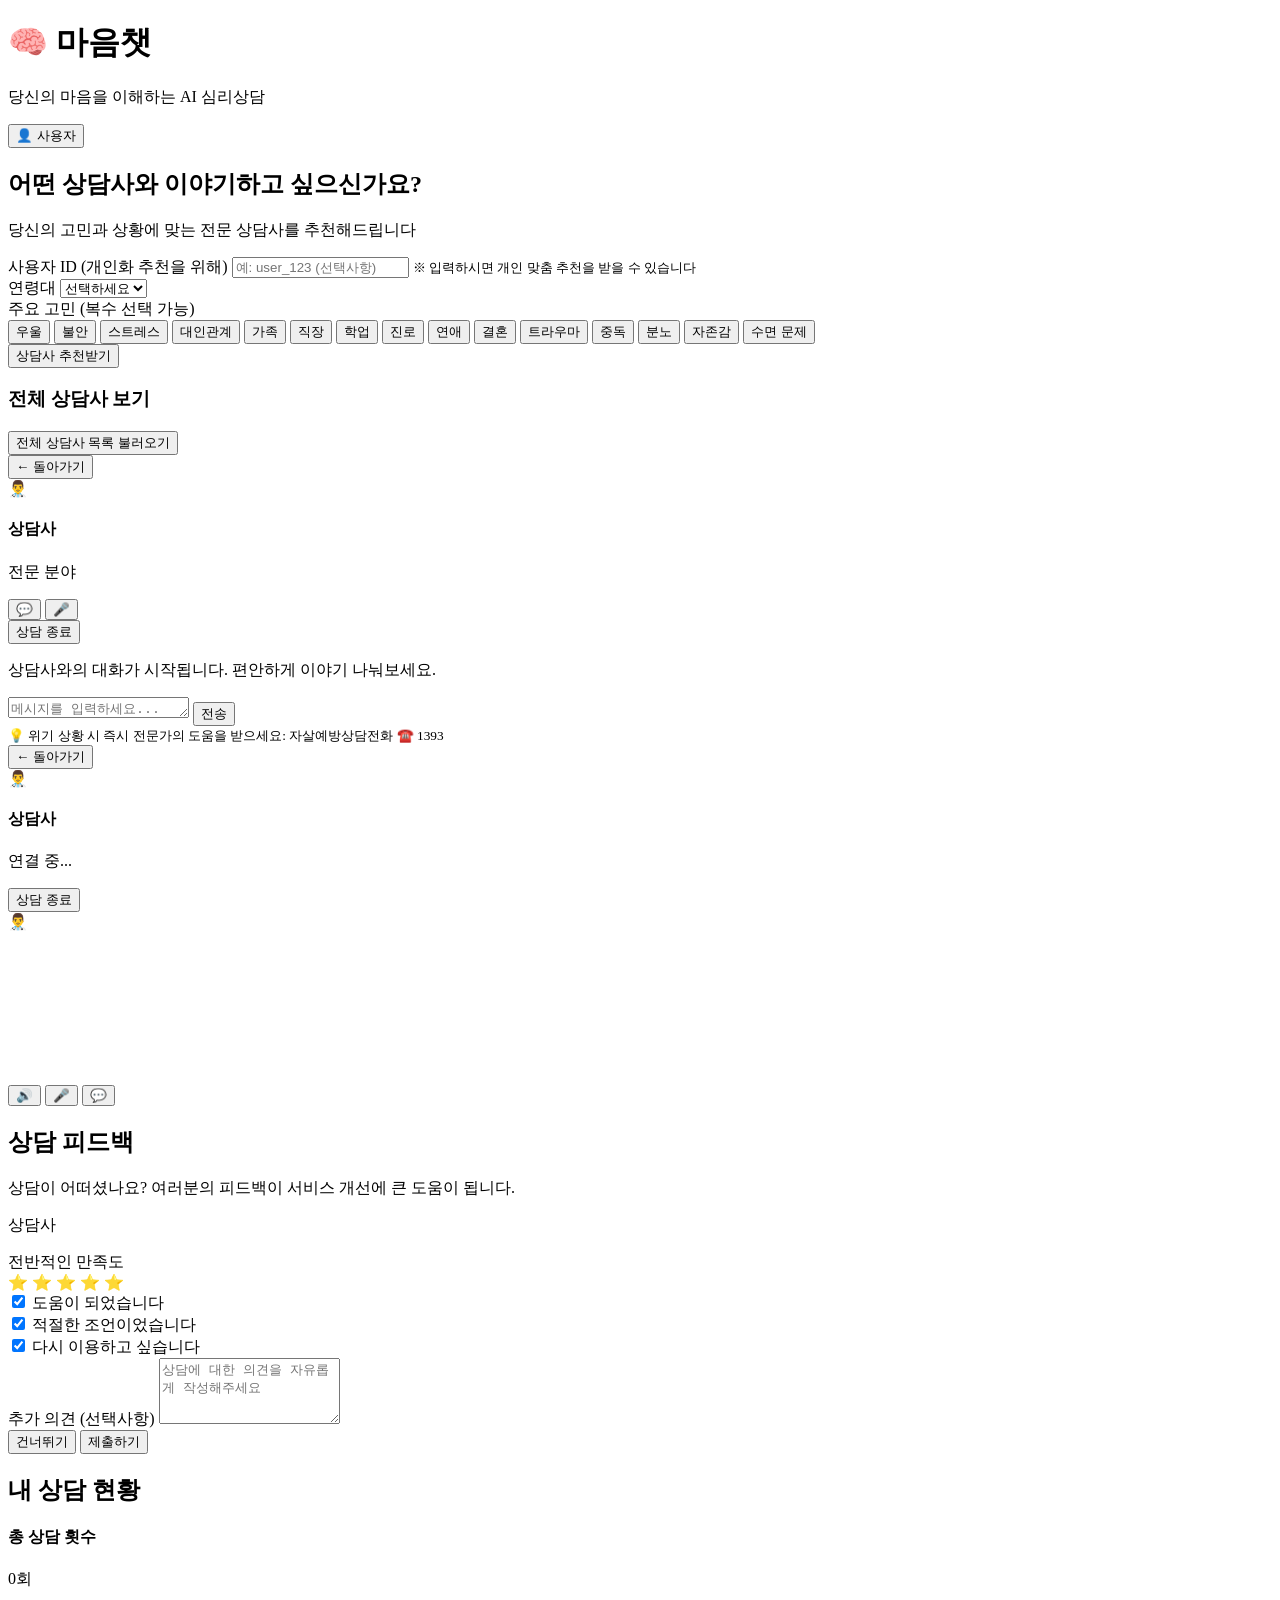
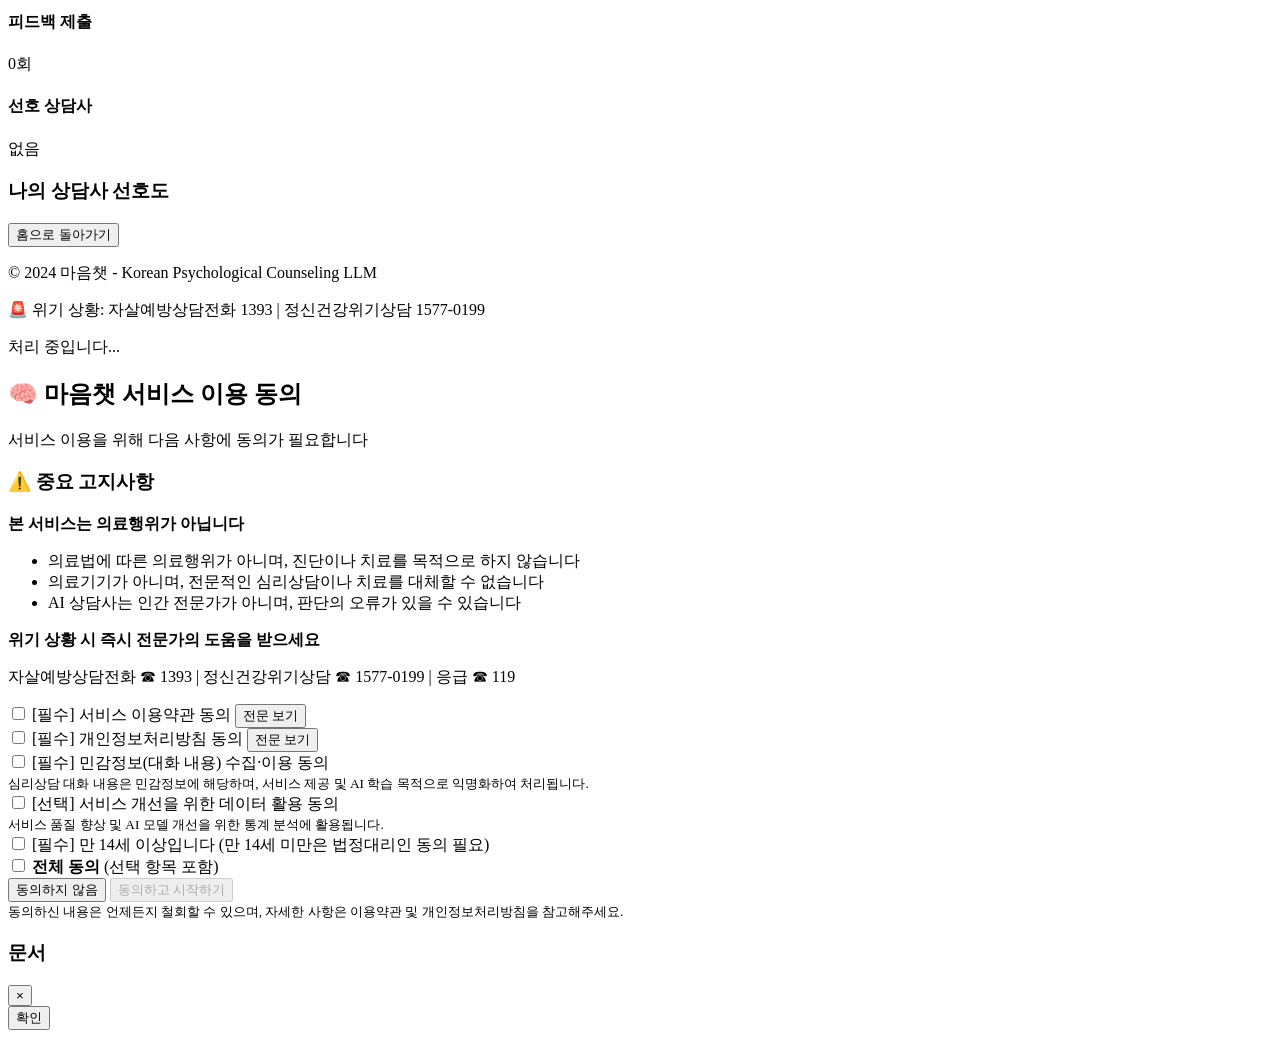
==== commit 8172a1b0: "Fix: 프론트엔드 정적 파일 경로 수정 및 서버 초기화 로직 개선 - frontend/index.html: CSS/JS 파일 경로를 /static/ prefix로 수정하여 Fas" ====
--- a/frontend/index.html
+++ b/frontend/index.html
@@ -4,7 +4,7 @@
     <meta charset="UTF-8">
     <meta name="viewport" content="width=device-width, initial-scale=1.0">
     <title>마음챗 - AI 심리상담 서비스</title>
-    <link rel="stylesheet" href="styles.css">
+    <link rel="stylesheet" href="/static/styles.css">
     <link rel="preconnect" href="https://fonts.googleapis.com">
     <link rel="preconnect" href="https://fonts.gstatic.com" crossorigin>
     <link href="https://fonts.googleapis.com/css2?family=Noto+Sans+KR:wght@300;400;500;600;700&display=swap" rel="stylesheet">
@@ -142,6 +142,12 @@
 
                 <!-- Voice Chat Input -->
                 <div class="voice-input-container" id="voice-input-container" style="display: none;">
+                    <!-- Emotion Display & Wait Time -->
+                    <div class="voice-feedback-row">
+                        <div id="emotion-display-container" class="emotion-display-container"></div>
+                        <div id="wait-time-container" class="wait-time-container"></div>
+                    </div>
+
                     <!-- Voice Visualizer -->
                     <div class="voice-visualizer-container">
                         <canvas id="voice-visualizer" class="voice-visualizer"></canvas>
@@ -161,6 +167,11 @@
 
                     <!-- Voice Controls -->
                     <div class="voice-controls">
+                        <label class="hands-free-toggle" title="핸즈프리 모드">
+                            <input type="checkbox" id="hands-free-mode">
+                            <span class="toggle-icon">🙌</span>
+                            <span class="toggle-label">자동</span>
+                        </label>
                         <button id="voice-record-btn" class="voice-record-btn" disabled>
                             <span class="record-icon">🎤</span>
                             <span class="record-text">말하기</span>
@@ -179,7 +190,7 @@
                     </div>
 
                     <div class="chat-info">
-                        <small>🎤 마이크 버튼을 누르고 말씀해주세요 | 자살예방상담전화 ☎️ 1393</small>
+                        <small>🎤 마이크 버튼 또는 스페이스바 | 🙌 자동 모드: 말하면 자동 인식 | ☎️ 1393</small>
                     </div>
                 </div>
             </div>
@@ -467,11 +478,14 @@
     </div>
 
     <!-- Scripts -->
-    <script src="config.js"></script>
-    <script src="legal-docs.js"></script>
-    <script src="voice.js"></script>
-    <script src="audio-visualizer.js"></script>
-    <script src="voice-app.js"></script>
-    <script src="app.js"></script>
+    <script src="/static/config.js"></script>
+    <script src="/static/legal-docs.js"></script>
+    <script src="/static/audio-processor.js"></script>
+    <script src="/static/connection-manager.js"></script>
+    <script src="/static/voice-ux.js"></script>
+    <script src="/static/voice.js"></script>
+    <script src="/static/audio-visualizer.js"></script>
+    <script src="/static/voice-app.js"></script>
+    <script src="/static/app.js"></script>
 </body>
 </html>
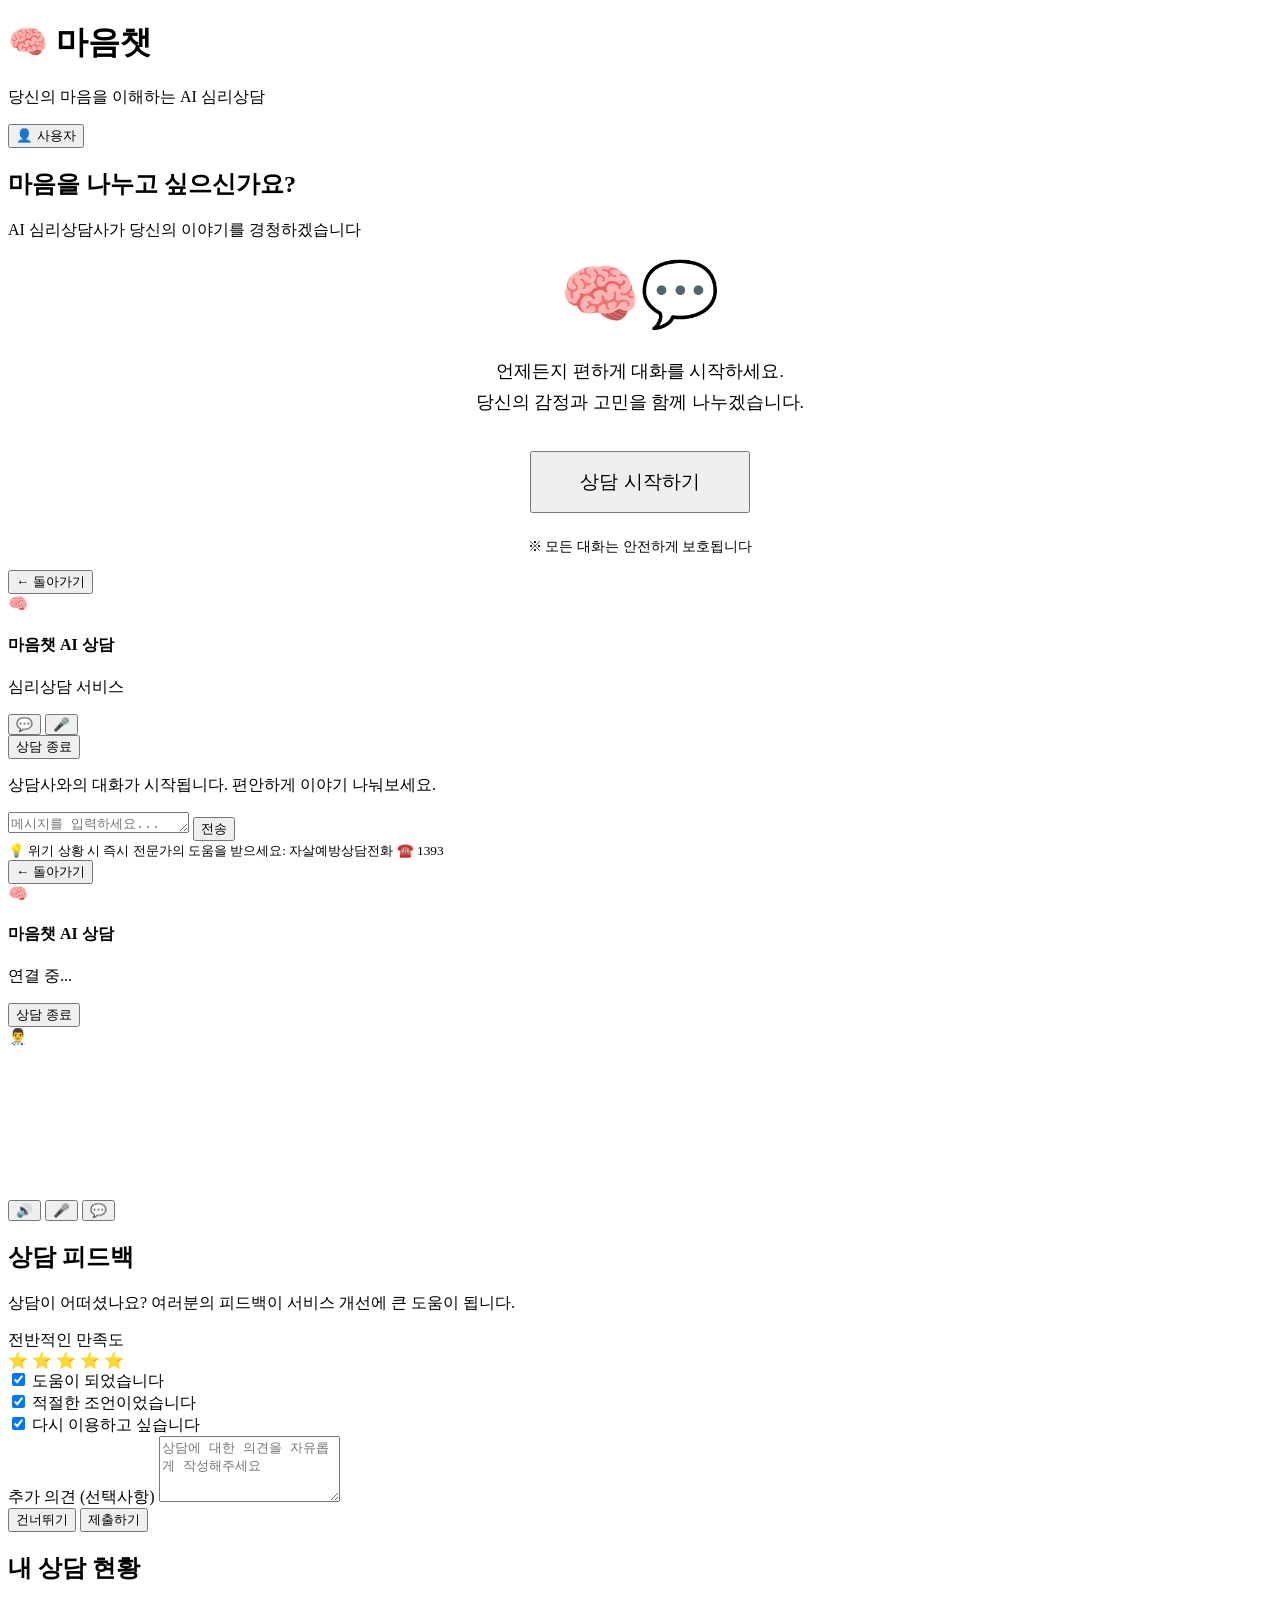
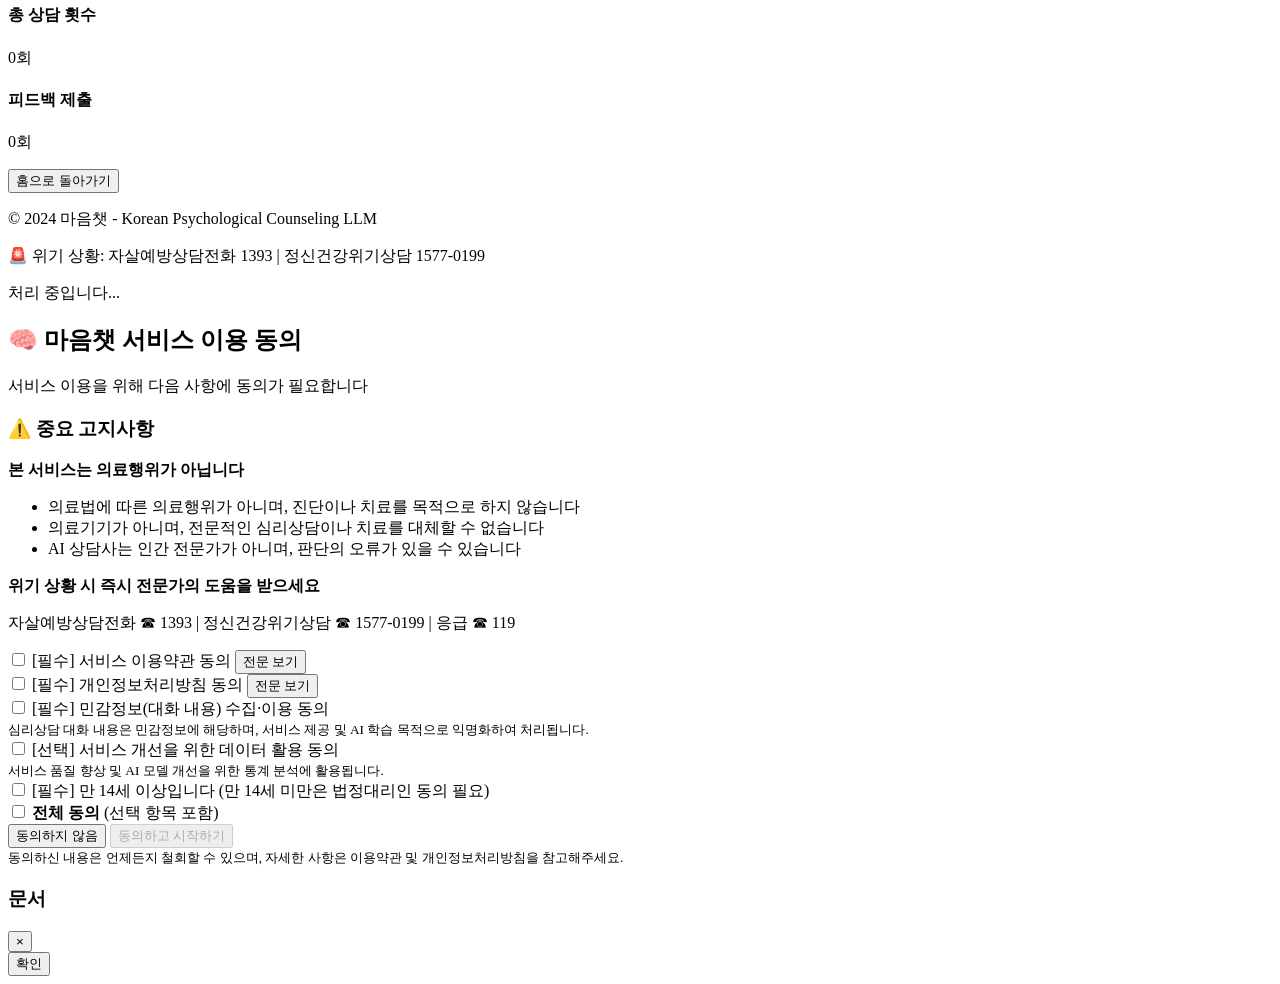
==== commit 0988b0ba: "UI 단순화: 상담사 목록 및 선택 기능 삭제 변경사항: - 홈 화면에서 상담사 추천/선택 UI 제거 - 연령대 선택, 고민 태그 선택 UI 제거 - 바로 "상담 시작하기" 버튼으" ====
--- a/frontend/index.html
+++ b/frontend/index.html
@@ -32,68 +32,25 @@
         <div id="home-screen" class="screen active">
             <div class="container">
                 <section class="hero">
-                    <h2>어떤 상담사와 이야기하고 싶으신가요?</h2>
-                    <p class="hero-subtitle">당신의 고민과 상황에 맞는 전문 상담사를 추천해드립니다</p>
+                    <h2>마음을 나누고 싶으신가요?</h2>
+                    <p class="hero-subtitle">AI 심리상담사가 당신의 이야기를 경청하겠습니다</p>
                 </section>
 
-                <!-- User Input Form -->
+                <!-- Start Chat Section -->
                 <section class="user-input-section">
-                    <div class="input-card">
-                        <div class="input-group">
-                            <label for="user-id-input">사용자 ID (개인화 추천을 위해)</label>
-                            <input type="text" id="user-id-input" placeholder="예: user_123 (선택사항)" />
-                            <small>※ 입력하시면 개인 맞춤 추천을 받을 수 있습니다</small>
-                        </div>
-
-                        <div class="input-group">
-                            <label for="age-range-select">연령대</label>
-                            <select id="age-range-select">
-                                <option value="">선택하세요</option>
-                                <option value="10대">10대</option>
-                                <option value="20대">20대</option>
-                                <option value="30대">30대</option>
-                                <option value="40대">40대</option>
-                                <option value="50대">50대 이상</option>
-                                <option value="60대">60대 이상</option>
-                            </select>
-                        </div>
-
-                        <div class="input-group">
-                            <label>주요 고민 (복수 선택 가능)</label>
-                            <div class="concerns-grid" id="concerns-grid">
-                                <button class="concern-tag" data-concern="우울">우울</button>
-                                <button class="concern-tag" data-concern="불안">불안</button>
-                                <button class="concern-tag" data-concern="스트레스">스트레스</button>
-                                <button class="concern-tag" data-concern="대인관계">대인관계</button>
-                                <button class="concern-tag" data-concern="가족">가족</button>
-                                <button class="concern-tag" data-concern="직장">직장</button>
-                                <button class="concern-tag" data-concern="학업">학업</button>
-                                <button class="concern-tag" data-concern="진로">진로</button>
-                                <button class="concern-tag" data-concern="연애">연애</button>
-                                <button class="concern-tag" data-concern="결혼">결혼</button>
-                                <button class="concern-tag" data-concern="트라우마">트라우마</button>
-                                <button class="concern-tag" data-concern="중독">중독</button>
-                                <button class="concern-tag" data-concern="분노">분노</button>
-                                <button class="concern-tag" data-concern="자존감">자존감</button>
-                                <button class="concern-tag" data-concern="수면">수면 문제</button>
-                            </div>
-                        </div>
-
-                        <button id="find-counselor-btn" class="btn-primary">상담사 추천받기</button>
-                    </div>
-                </section>
-
-                <!-- Recommended Counselors -->
-                <section id="recommendations-section" class="recommendations-section" style="display: none;">
-                    <h3>추천 상담사</h3>
-                    <div id="recommendations-container" class="counselors-grid"></div>
-                </section>
-
-                <!-- All Counselors -->
-                <section class="all-counselors-section">
-                    <h3>전체 상담사 보기</h3>
-                    <button id="load-all-counselors-btn" class="btn-secondary">전체 상담사 목록 불러오기</button>
-                    <div id="all-counselors-container" class="counselors-grid" style="display: none;"></div>
+                    <div class="input-card" style="text-align: center;">
+                        <div class="start-chat-icon" style="font-size: 4rem; margin-bottom: 1.5rem;">🧠💬</div>
+                        <p style="font-size: 1.1rem; color: var(--text-secondary); margin-bottom: 2rem; line-height: 1.8;">
+                            언제든지 편하게 대화를 시작하세요.<br>
+                            당신의 감정과 고민을 함께 나누겠습니다.
+                        </p>
+                        <button id="start-chat-btn" class="btn-primary" style="font-size: 1.2rem; padding: 1rem 3rem;">
+                            상담 시작하기
+                        </button>
+                        <p style="margin-top: 1.5rem; font-size: 0.9rem; color: var(--text-secondary);">
+                            ※ 모든 대화는 안전하게 보호됩니다
+                        </p>
+                    </div>
                 </section>
             </div>
         </div>
@@ -105,10 +62,10 @@
                 <div class="chat-header">
                     <button id="back-to-home-btn" class="btn-icon">← 돌아가기</button>
                     <div class="counselor-info">
-                        <div class="counselor-avatar" id="chat-counselor-avatar">👨‍⚕️</div>
+                        <div class="counselor-avatar">🧠</div>
                         <div>
-                            <h4 id="chat-counselor-name">상담사</h4>
-                            <p id="chat-counselor-specialty">전문 분야</p>
+                            <h4>마음챗 AI 상담</h4>
+                            <p>심리상담 서비스</p>
                         </div>
                     </div>
                     <div class="chat-mode-toggle">
@@ -203,9 +160,9 @@
                 <div class="voice-header">
                     <button id="voice-back-btn" class="btn-icon">← 돌아가기</button>
                     <div class="counselor-info">
-                        <div class="counselor-avatar" id="voice-counselor-avatar">👨‍⚕️</div>
+                        <div class="counselor-avatar">🧠</div>
                         <div>
-                            <h4 id="voice-counselor-name">상담사</h4>
+                            <h4>마음챗 AI 상담</h4>
                             <p id="voice-connection-status">연결 중...</p>
                         </div>
                     </div>
@@ -261,11 +218,6 @@
 
                     <form id="feedback-form">
                         <div class="input-group">
-                            <label>상담사</label>
-                            <p id="feedback-counselor-name" class="feedback-value"></p>
-                        </div>
-
-                        <div class="input-group">
                             <label>전반적인 만족도</label>
                             <div class="rating-stars" id="rating-stars">
                                 <span class="star" data-rating="1">⭐</span>
@@ -327,16 +279,6 @@
                         <h4>피드백 제출</h4>
                         <p class="stat-value" id="total-feedback">0회</p>
                     </div>
-                    <div class="stat-card">
-                        <h4>선호 상담사</h4>
-                        <p class="stat-value" id="favorite-counselor">없음</p>
-                    </div>
-                </div>
-
-                <!-- User Preferences -->
-                <div class="preferences-section">
-                    <h3>나의 상담사 선호도</h3>
-                    <div id="user-preferences-container"></div>
                 </div>
 
                 <button id="back-to-home-from-dashboard-btn" class="btn-secondary">홈으로 돌아가기</button>
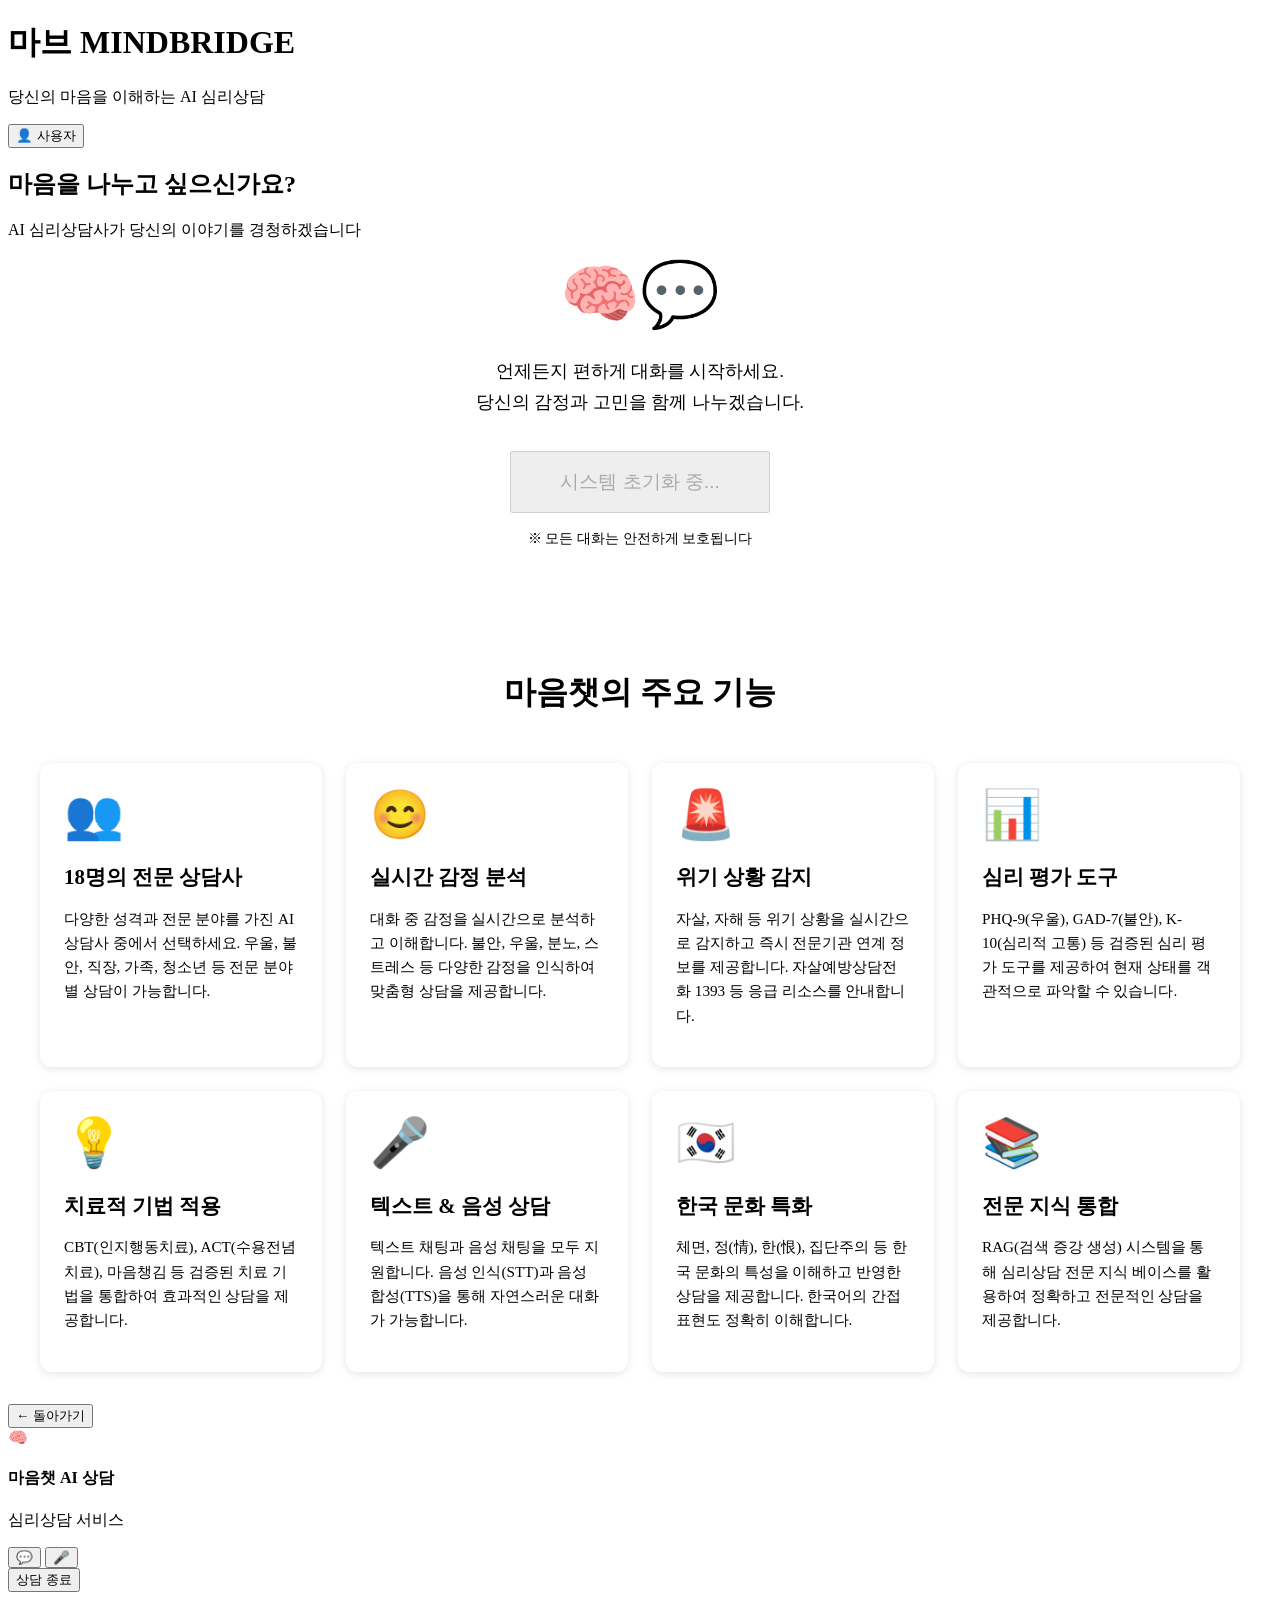
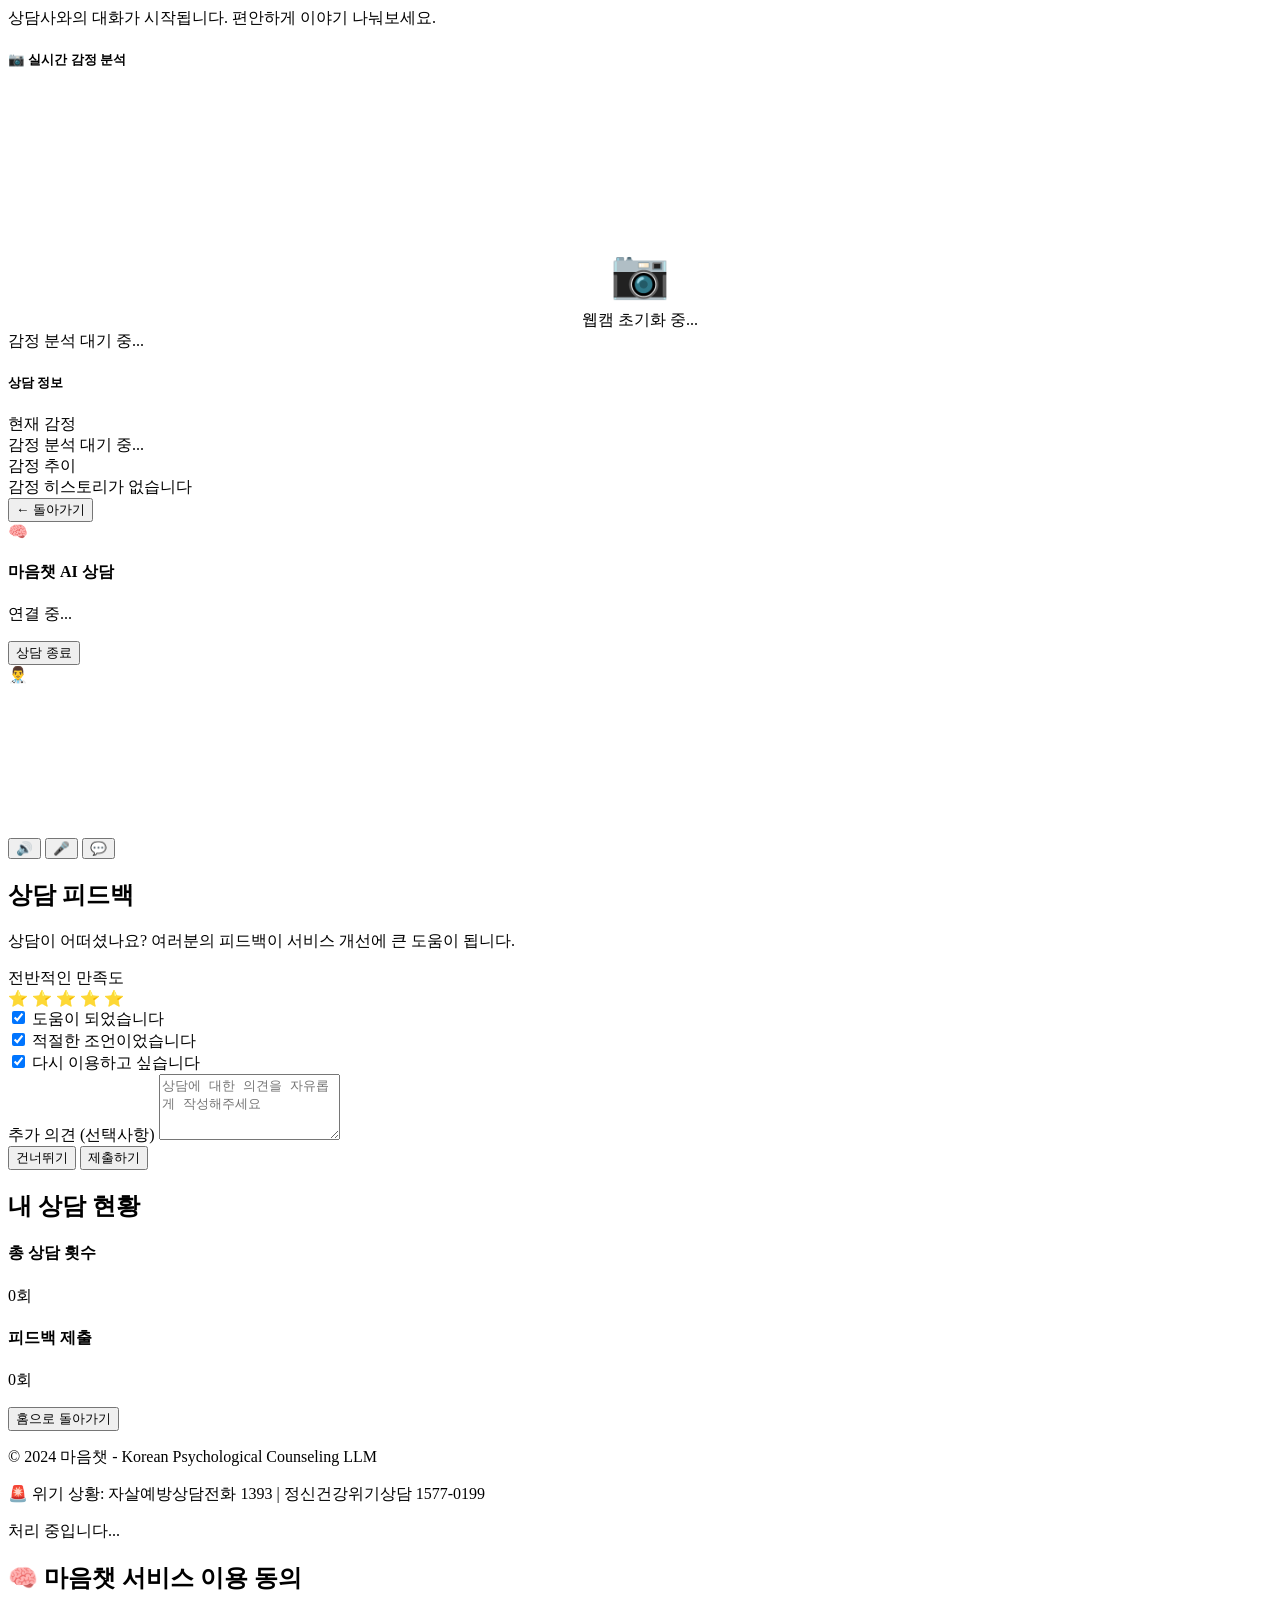
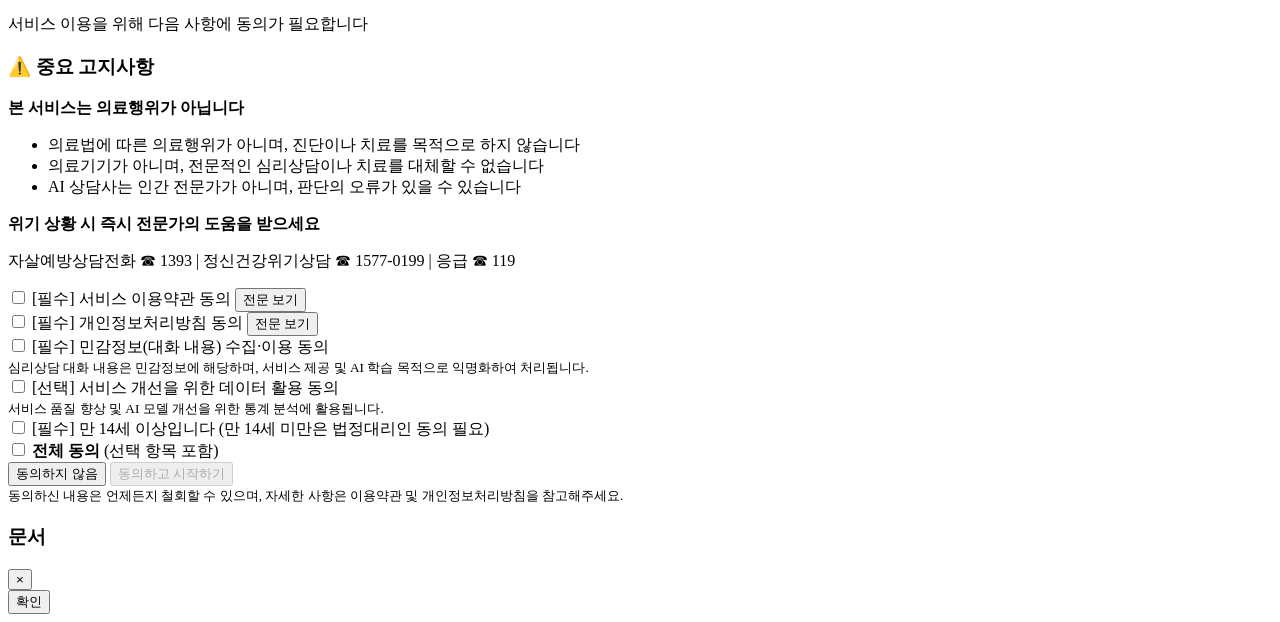
==== commit a675ff8a: "feat: PyTorch ?먮룞 ?낃렇?덉씠?? JSON 吏곷젹???섏젙, ?대?吏 媛먯젙 遺꾩꽍 諛?UI 媛쒖꽑 - PyTorch 踰꾩쟾 ?먮룞 ?뺤씤 諛??낃렇?덉씠??湲곕뒫" ====
--- a/frontend/index.html
+++ b/frontend/index.html
@@ -8,13 +8,18 @@
     <link rel="preconnect" href="https://fonts.googleapis.com">
     <link rel="preconnect" href="https://fonts.gstatic.com" crossorigin>
     <link href="https://fonts.googleapis.com/css2?family=Noto+Sans+KR:wght@300;400;500;600;700&display=swap" rel="stylesheet">
+    <!-- face-api.js for face detection and emotion recognition -->
+    <script src="https://cdn.jsdelivr.net/npm/face-api.js@0.22.2/dist/face-api.min.js"></script>
 </head>
 <body>
     <!-- Header -->
     <header class="header">
         <div class="container">
             <div class="header-content">
-                <h1 class="logo">🧠 마음챗</h1>
+                <h1 class="logo">
+                    <img src="/static/images/logo.png" alt="마브 MINDBRIDGE" class="logo-image" onerror="this.style.display='none'; this.nextElementSibling.style.display='inline';">
+                    <span class="logo-text" style="display: none;">마브 MINDBRIDGE</span>
+                </h1>
                 <p class="tagline">당신의 마음을 이해하는 AI 심리상담</p>
                 <div class="user-info">
                     <button id="user-menu-btn" class="btn-icon">
@@ -39,30 +44,121 @@
                 <!-- Start Chat Section -->
                 <section class="user-input-section">
                     <div class="input-card" style="text-align: center;">
-                        <div class="start-chat-icon" style="font-size: 4rem; margin-bottom: 1.5rem;">🧠💬</div>
+                        <div class="start-chat-icon" style="margin-bottom: 1.5rem;">
+                            <img src="/static/images/counselor_avatar.png" alt="상담사" class="counselor-icon-large" onerror="this.style.display='none'; this.nextElementSibling.style.display='block';">
+                            <div style="display: none; font-size: 4rem;">🧠💬</div>
+                        </div>
                         <p style="font-size: 1.1rem; color: var(--text-secondary); margin-bottom: 2rem; line-height: 1.8;">
                             언제든지 편하게 대화를 시작하세요.<br>
                             당신의 감정과 고민을 함께 나누겠습니다.
                         </p>
-                        <button id="start-chat-btn" class="btn-primary" style="font-size: 1.2rem; padding: 1rem 3rem;">
-                            상담 시작하기
+                        <button id="start-chat-btn" class="btn-primary" style="font-size: 1.2rem; padding: 1rem 3rem;" disabled>
+                            시스템 초기화 중...
                         </button>
-                        <p style="margin-top: 1.5rem; font-size: 0.9rem; color: var(--text-secondary);">
+                        <p id="system-status-message" style="margin-top: 1rem; font-size: 0.9rem; color: var(--text-secondary); display: none;">
+                            시스템을 초기화하고 있습니다...
+                        </p>
+                        <p style="margin-top: 1rem; font-size: 0.9rem; color: var(--text-secondary);">
                             ※ 모든 대화는 안전하게 보호됩니다
                         </p>
                     </div>
                 </section>
+
+                <!-- Features Section -->
+                <section class="features-section" style="margin-top: 4rem; padding: 2rem 0;">
+                    <h2 style="text-align: center; margin-bottom: 3rem; font-size: 2rem; color: var(--text-primary);">
+                        마음챗의 주요 기능
+                    </h2>
+                    <div class="features-grid" style="display: grid; grid-template-columns: repeat(auto-fit, minmax(280px, 1fr)); gap: 1.5rem; max-width: 1200px; margin: 0 auto;">
+                        <!-- Feature 1: 페르소나 시스템 -->
+                        <div class="feature-card" style="background: var(--card-bg); border-radius: 12px; padding: 1.5rem; box-shadow: 0 2px 8px rgba(0,0,0,0.1); transition: transform 0.2s;">
+                            <div class="feature-icon" style="font-size: 3rem; margin-bottom: 1rem;">👥</div>
+                            <h3 style="font-size: 1.3rem; margin-bottom: 0.5rem; color: var(--text-primary);">18명의 전문 상담사</h3>
+                            <p style="color: var(--text-secondary); line-height: 1.6; font-size: 0.95rem;">
+                                다양한 성격과 전문 분야를 가진 AI 상담사 중에서 선택하세요. 우울, 불안, 직장, 가족, 청소년 등 전문 분야별 상담이 가능합니다.
+                            </p>
+                        </div>
+
+                        <!-- Feature 2: 감정 분석 -->
+                        <div class="feature-card" style="background: var(--card-bg); border-radius: 12px; padding: 1.5rem; box-shadow: 0 2px 8px rgba(0,0,0,0.1); transition: transform 0.2s;">
+                            <div class="feature-icon" style="font-size: 3rem; margin-bottom: 1rem;">😊</div>
+                            <h3 style="font-size: 1.3rem; margin-bottom: 0.5rem; color: var(--text-primary);">실시간 감정 분석</h3>
+                            <p style="color: var(--text-secondary); line-height: 1.6; font-size: 0.95rem;">
+                                대화 중 감정을 실시간으로 분석하고 이해합니다. 불안, 우울, 분노, 스트레스 등 다양한 감정을 인식하여 맞춤형 상담을 제공합니다.
+                            </p>
+                        </div>
+
+                        <!-- Feature 3: 위기 감지 -->
+                        <div class="feature-card" style="background: var(--card-bg); border-radius: 12px; padding: 1.5rem; box-shadow: 0 2px 8px rgba(0,0,0,0.1); transition: transform 0.2s;">
+                            <div class="feature-icon" style="font-size: 3rem; margin-bottom: 1rem;">🚨</div>
+                            <h3 style="font-size: 1.3rem; margin-bottom: 0.5rem; color: var(--text-primary);">위기 상황 감지</h3>
+                            <p style="color: var(--text-secondary); line-height: 1.6; font-size: 0.95rem;">
+                                자살, 자해 등 위기 상황을 실시간으로 감지하고 즉시 전문기관 연계 정보를 제공합니다. 자살예방상담전화 1393 등 응급 리소스를 안내합니다.
+                            </p>
+                        </div>
+
+                        <!-- Feature 4: 심리 평가 -->
+                        <div class="feature-card" style="background: var(--card-bg); border-radius: 12px; padding: 1.5rem; box-shadow: 0 2px 8px rgba(0,0,0,0.1); transition: transform 0.2s;">
+                            <div class="feature-icon" style="font-size: 3rem; margin-bottom: 1rem;">📊</div>
+                            <h3 style="font-size: 1.3rem; margin-bottom: 0.5rem; color: var(--text-primary);">심리 평가 도구</h3>
+                            <p style="color: var(--text-secondary); line-height: 1.6; font-size: 0.95rem;">
+                                PHQ-9(우울), GAD-7(불안), K-10(심리적 고통) 등 검증된 심리 평가 도구를 제공하여 현재 상태를 객관적으로 파악할 수 있습니다.
+                            </p>
+                        </div>
+
+                        <!-- Feature 5: 치료적 개입 -->
+                        <div class="feature-card" style="background: var(--card-bg); border-radius: 12px; padding: 1.5rem; box-shadow: 0 2px 8px rgba(0,0,0,0.1); transition: transform 0.2s;">
+                            <div class="feature-icon" style="font-size: 3rem; margin-bottom: 1rem;">💡</div>
+                            <h3 style="font-size: 1.3rem; margin-bottom: 0.5rem; color: var(--text-primary);">치료적 기법 적용</h3>
+                            <p style="color: var(--text-secondary); line-height: 1.6; font-size: 0.95rem;">
+                                CBT(인지행동치료), ACT(수용전념치료), 마음챙김 등 검증된 치료 기법을 통합하여 효과적인 상담을 제공합니다.
+                            </p>
+                        </div>
+
+                        <!-- Feature 6: 음성 상담 -->
+                        <div class="feature-card" style="background: var(--card-bg); border-radius: 12px; padding: 1.5rem; box-shadow: 0 2px 8px rgba(0,0,0,0.1); transition: transform 0.2s;">
+                            <div class="feature-icon" style="font-size: 3rem; margin-bottom: 1rem;">🎤</div>
+                            <h3 style="font-size: 1.3rem; margin-bottom: 0.5rem; color: var(--text-primary);">텍스트 & 음성 상담</h3>
+                            <p style="color: var(--text-secondary); line-height: 1.6; font-size: 0.95rem;">
+                                텍스트 채팅과 음성 채팅을 모두 지원합니다. 음성 인식(STT)과 음성 합성(TTS)을 통해 자연스러운 대화가 가능합니다.
+                            </p>
+                        </div>
+
+                        <!-- Feature 7: 한국 문화 이해 -->
+                        <div class="feature-card" style="background: var(--card-bg); border-radius: 12px; padding: 1.5rem; box-shadow: 0 2px 8px rgba(0,0,0,0.1); transition: transform 0.2s;">
+                            <div class="feature-icon" style="font-size: 3rem; margin-bottom: 1rem;">🇰🇷</div>
+                            <h3 style="font-size: 1.3rem; margin-bottom: 0.5rem; color: var(--text-primary);">한국 문화 특화</h3>
+                            <p style="color: var(--text-secondary); line-height: 1.6; font-size: 0.95rem;">
+                                체면, 정(情), 한(恨), 집단주의 등 한국 문화의 특성을 이해하고 반영한 상담을 제공합니다. 한국어의 간접 표현도 정확히 이해합니다.
+                            </p>
+                        </div>
+
+                        <!-- Feature 8: 지식 베이스 -->
+                        <div class="feature-card" style="background: var(--card-bg); border-radius: 12px; padding: 1.5rem; box-shadow: 0 2px 8px rgba(0,0,0,0.1); transition: transform 0.2s;">
+                            <div class="feature-icon" style="font-size: 3rem; margin-bottom: 1rem;">📚</div>
+                            <h3 style="font-size: 1.3rem; margin-bottom: 0.5rem; color: var(--text-primary);">전문 지식 통합</h3>
+                            <p style="color: var(--text-secondary); line-height: 1.6; font-size: 0.95rem;">
+                                RAG(검색 증강 생성) 시스템을 통해 심리상담 전문 지식 베이스를 활용하여 정확하고 전문적인 상담을 제공합니다.
+                            </p>
+                        </div>
+                    </div>
+                </section>
             </div>
         </div>
 
         <!-- Chat Screen -->
         <div id="chat-screen" class="screen">
-            <div class="chat-container">
-                <!-- Chat Header -->
+            <div class="chat-screen-wrapper">
+                <!-- 채팅 영역 -->
+                <div class="chat-container">
+                    <!-- Chat Header -->
                 <div class="chat-header">
                     <button id="back-to-home-btn" class="btn-icon">← 돌아가기</button>
                     <div class="counselor-info">
-                        <div class="counselor-avatar">🧠</div>
+                        <div class="counselor-avatar">
+                            <img src="/static/images/counselor_avatar.png" alt="상담사" class="counselor-avatar-image" onerror="this.style.display='none'; this.nextElementSibling.style.display='inline';">
+                            <span style="display: none;">🧠</span>
+                        </div>
                         <div>
                             <h4>마음챗 AI 상담</h4>
                             <p>심리상담 서비스</p>
@@ -77,6 +173,7 @@
                         </button>
                     </div>
                     <button id="end-session-btn" class="btn-danger-small">상담 종료</button>
+                    <!-- 감정/치료 기법 상태 표시 영역 (동적 생성) -->
                 </div>
 
                 <!-- Chat Messages -->
@@ -87,7 +184,7 @@
                 </div>
 
                 <!-- Text Chat Input -->
-                <div class="chat-input-container" id="text-input-container">
+                <div class="chat-input-container" id="text-input-container" style="display: none;">
                     <div class="chat-input-wrapper">
                         <textarea id="chat-input" placeholder="메시지를 입력하세요..." rows="1"></textarea>
                         <button id="send-message-btn" class="btn-send">전송</button>
@@ -96,6 +193,7 @@
                         <small>💡 위기 상황 시 즉시 전문가의 도움을 받으세요: 자살예방상담전화 ☎️ 1393</small>
                     </div>
                 </div>
+
 
                 <!-- Voice Chat Input -->
                 <div class="voice-input-container" id="voice-input-container" style="display: none;">
@@ -150,6 +248,65 @@
                         <small>🎤 마이크 버튼 또는 스페이스바 | 🙌 자동 모드: 말하면 자동 인식 | ☎️ 1393</small>
                     </div>
                 </div>
+                </div>
+                
+                <!-- 웹캠 감정 분석 영역 (오른쪽 첫 번째) -->
+                <div class="camera-section" id="camera-section">
+                    <div class="camera-header">
+                        <h5>📷 실시간 감정 분석</h5>
+                    </div>
+                    <div class="camera-content">
+                        <div class="camera-video-wrapper">
+                            <video id="camera-video" autoplay playsinline style="display: none;"></video>
+                            <canvas id="camera-canvas"></canvas>
+                            <div id="camera-placeholder" class="camera-placeholder">
+                                <div style="text-align: center;">
+                                    <div style="font-size: 3rem; margin-bottom: 0.5rem;">📷</div>
+                                    <div>웹캠 초기화 중...</div>
+                                </div>
+                            </div>
+                        </div>
+                        <div id="camera-emotion-display" class="camera-emotion-display">
+                            <div class="no-data">감정 분석 대기 중...</div>
+                        </div>
+                    </div>
+                </div>
+                
+                <!-- 감정/위기/치료 기법 사이드바 (오른쪽 두 번째) -->
+                <div id="emotion-sidebar" class="emotion-sidebar">
+                    <div class="sidebar-header">
+                        <h5>상담 정보</h5>
+                    </div>
+                    <div class="sidebar-content">
+                        <!-- 감정 표시 -->
+                        <div class="sidebar-section" id="emotion-section">
+                            <div class="section-title">현재 감정</div>
+                            <div class="emotion-display" id="sidebar-emotion-display">
+                                <div class="no-data">감정 분석 대기 중...</div>
+                            </div>
+                        </div>
+                        
+                        <!-- 위기 감지 -->
+                        <div class="sidebar-section" id="crisis-section" style="display: none;">
+                            <div class="section-title">위기 감지</div>
+                            <div class="crisis-display" id="sidebar-crisis-display"></div>
+                        </div>
+                        
+                        <!-- 치료 기법 -->
+                        <div class="sidebar-section" id="therapy-section" style="display: none;">
+                            <div class="section-title">활성 치료 기법</div>
+                            <div class="therapy-display" id="sidebar-therapy-display"></div>
+                        </div>
+                        
+                        <!-- 감정 히스토리 -->
+                        <div class="sidebar-section" id="emotion-history-section">
+                            <div class="section-title">감정 추이</div>
+                            <div class="emotion-history" id="emotion-history-chart">
+                                <div class="no-data">감정 히스토리가 없습니다</div>
+                            </div>
+                        </div>
+                    </div>
+                </div>
             </div>
         </div>
 
@@ -160,7 +317,10 @@
                 <div class="voice-header">
                     <button id="voice-back-btn" class="btn-icon">← 돌아가기</button>
                     <div class="counselor-info">
-                        <div class="counselor-avatar">🧠</div>
+                        <div class="counselor-avatar">
+                            <img src="/static/images/counselor_avatar.png" alt="상담사" class="counselor-avatar-image" onerror="this.style.display='none'; this.nextElementSibling.style.display='inline';">
+                            <span style="display: none;">🧠</span>
+                        </div>
                         <div>
                             <h4>마음챗 AI 상담</h4>
                             <p id="voice-connection-status">연결 중...</p>
@@ -174,7 +334,10 @@
                     <!-- Counselor Response -->
                     <div class="voice-response-area">
                         <div class="counselor-speaking-indicator" id="counselor-speaking">
-                            <div class="speaking-avatar" id="speaking-avatar">👨‍⚕️</div>
+                            <div class="speaking-avatar" id="speaking-avatar">
+                                <img src="/static/images/counselor_avatar.png" alt="상담사" class="speaking-avatar-image" onerror="this.style.display='none'; this.nextElementSibling.style.display='inline';">
+                                <span style="display: none;">👨‍⚕️</span>
+                            </div>
                             <div class="speaking-waves">
                                 <span></span><span></span><span></span><span></span><span></span>
                             </div>
@@ -428,6 +591,7 @@
     <script src="/static/voice.js"></script>
     <script src="/static/audio-visualizer.js"></script>
     <script src="/static/voice-app.js"></script>
-    <script src="/static/app.js"></script>
+    <script src="/static/face-emotion-detector.js"></script>
+    <script type="module" src="/static/app.js"></script>
 </body>
 </html>
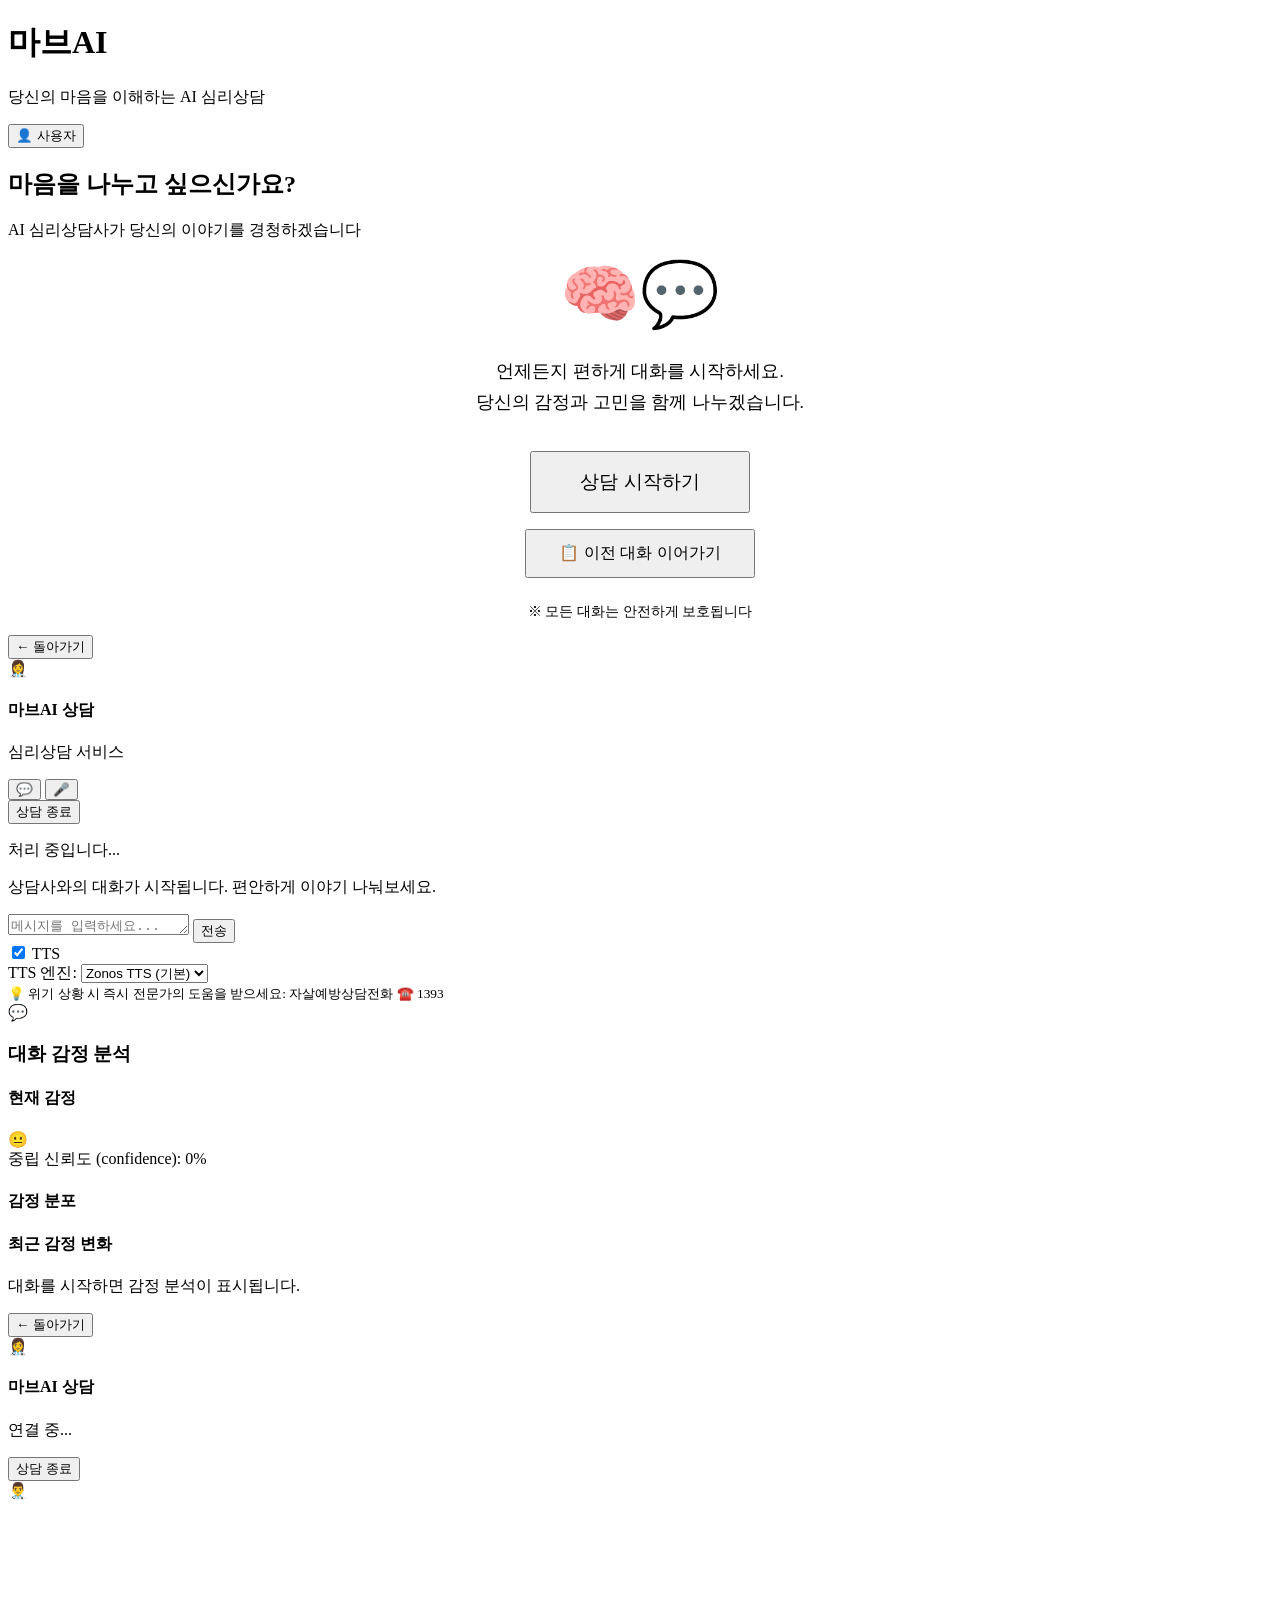
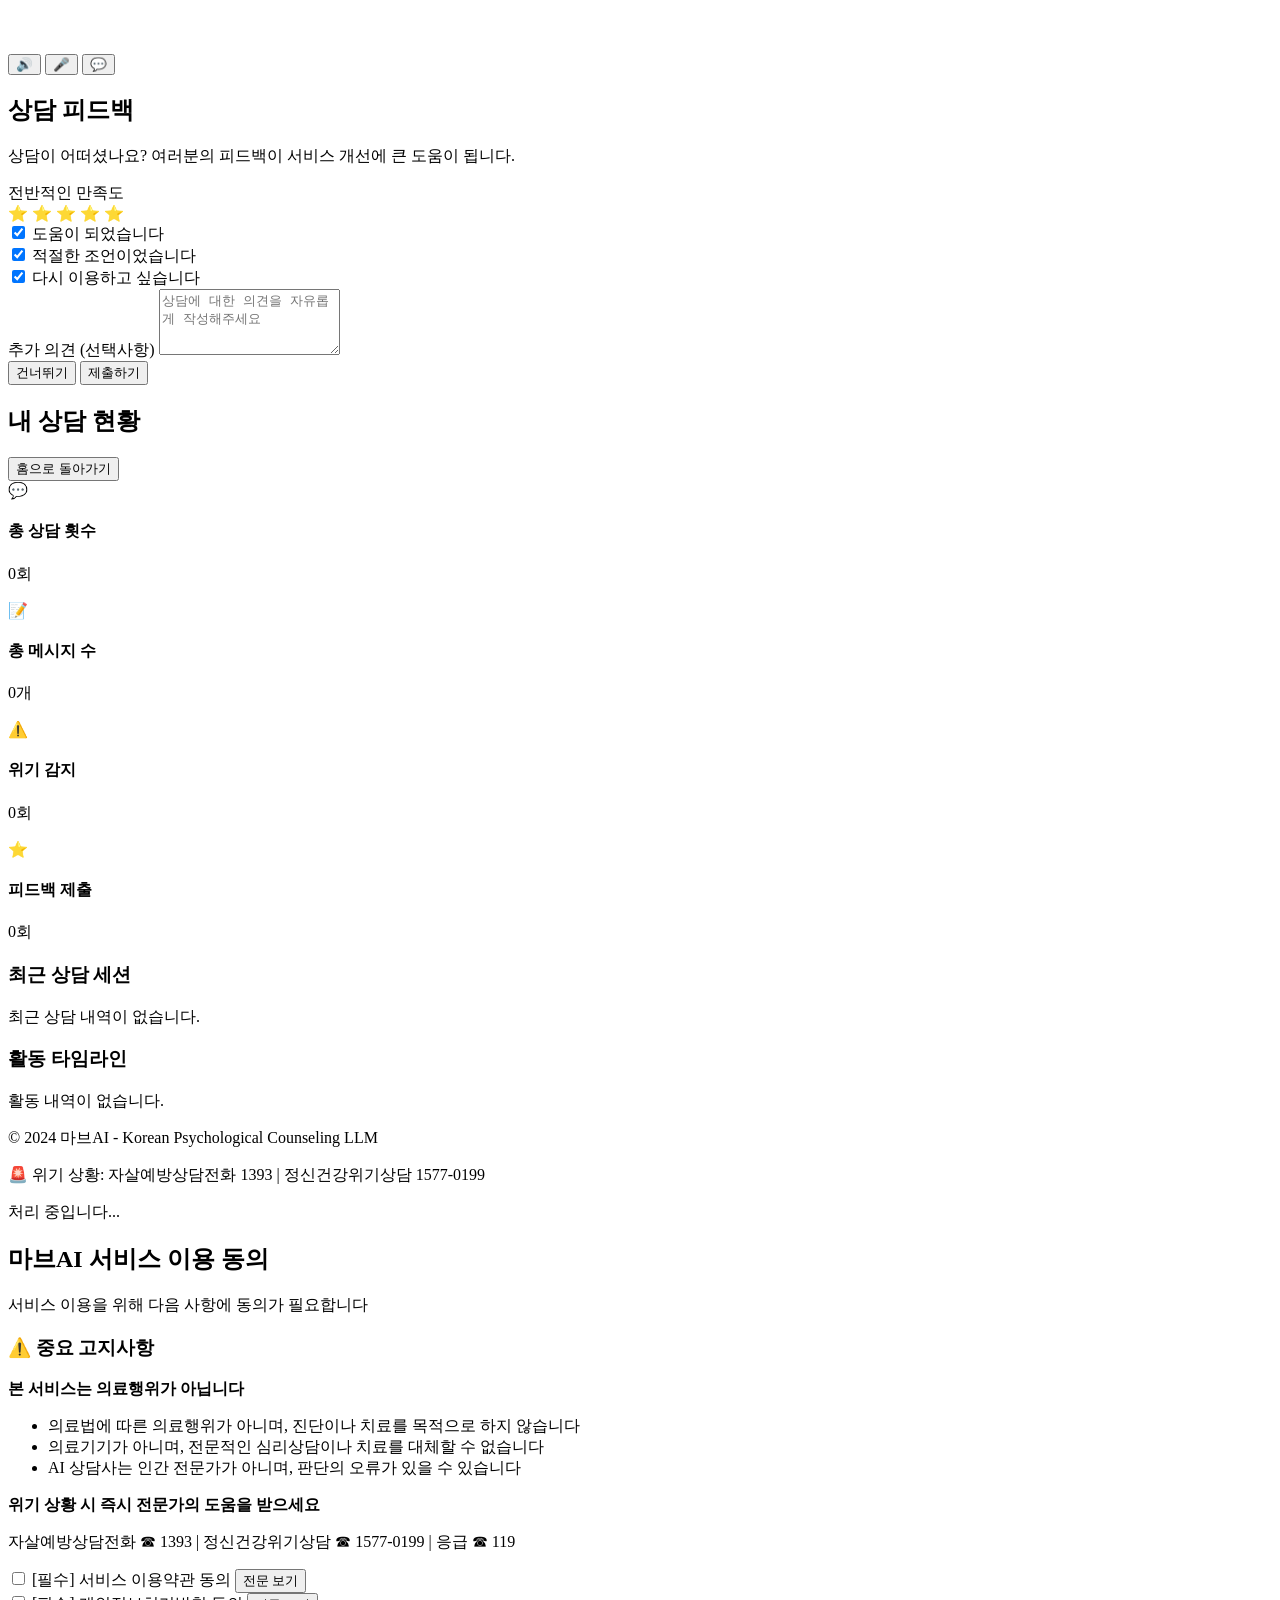
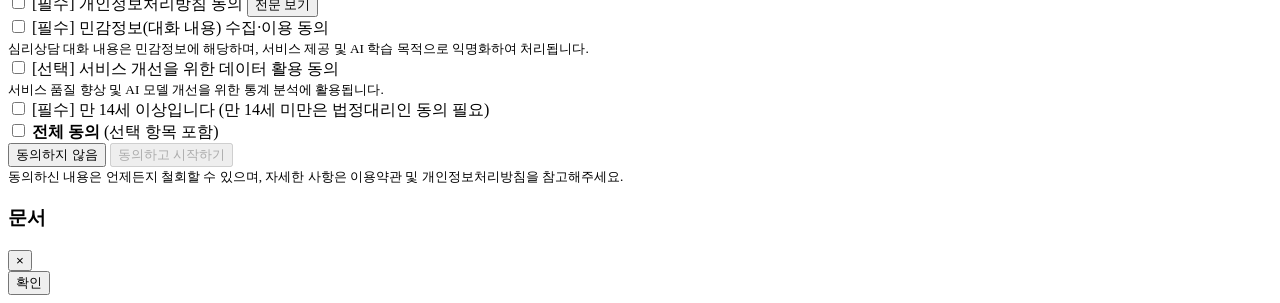
==== commit 83a9d2b3: "feat: ElevenLabs TTS ?듯빀 諛?TTS on/off 湲곕뒫 異붽? - ElevenLabs TTS API ?듯빀 (ElevenLabs 2.x API 吏?? - TT" ====
--- a/frontend/index.html
+++ b/frontend/index.html
@@ -3,23 +3,20 @@
 <head>
     <meta charset="UTF-8">
     <meta name="viewport" content="width=device-width, initial-scale=1.0">
-    <title>마음챗 - AI 심리상담 서비스</title>
+    <title>마브AI - AI 심리상담 서비스</title>
+    <link rel="icon" type="image/x-icon" href="/favicon.ico">
     <link rel="stylesheet" href="/static/styles.css">
+    <link rel="stylesheet" href="/static/realtime-emotion.css">
     <link rel="preconnect" href="https://fonts.googleapis.com">
     <link rel="preconnect" href="https://fonts.gstatic.com" crossorigin>
     <link href="https://fonts.googleapis.com/css2?family=Noto+Sans+KR:wght@300;400;500;600;700&display=swap" rel="stylesheet">
-    <!-- face-api.js for face detection and emotion recognition -->
-    <script src="https://cdn.jsdelivr.net/npm/face-api.js@0.22.2/dist/face-api.min.js"></script>
 </head>
 <body>
     <!-- Header -->
     <header class="header">
         <div class="container">
             <div class="header-content">
-                <h1 class="logo">
-                    <img src="/static/images/logo.png" alt="마브 MINDBRIDGE" class="logo-image" onerror="this.style.display='none'; this.nextElementSibling.style.display='inline';">
-                    <span class="logo-text" style="display: none;">마브 MINDBRIDGE</span>
-                </h1>
+                <h1 class="logo">마브AI</h1>
                 <p class="tagline">당신의 마음을 이해하는 AI 심리상담</p>
                 <div class="user-info">
                     <button id="user-menu-btn" class="btn-icon">
@@ -44,123 +41,73 @@
                 <!-- Start Chat Section -->
                 <section class="user-input-section">
                     <div class="input-card" style="text-align: center;">
-                        <div class="start-chat-icon" style="margin-bottom: 1.5rem;">
-                            <img src="/static/images/counselor_avatar.png" alt="상담사" class="counselor-icon-large" onerror="this.style.display='none'; this.nextElementSibling.style.display='block';">
-                            <div style="display: none; font-size: 4rem;">🧠💬</div>
-                        </div>
+                        <div class="start-chat-icon" style="font-size: 4rem; margin-bottom: 1.5rem;">🧠💬</div>
                         <p style="font-size: 1.1rem; color: var(--text-secondary); margin-bottom: 2rem; line-height: 1.8;">
                             언제든지 편하게 대화를 시작하세요.<br>
                             당신의 감정과 고민을 함께 나누겠습니다.
                         </p>
-                        <button id="start-chat-btn" class="btn-primary" style="font-size: 1.2rem; padding: 1rem 3rem;" disabled>
-                            시스템 초기화 중...
+                        <div style="display: flex; flex-direction: column; gap: 1rem; align-items: center;">
+                        <button id="start-chat-btn" class="btn-primary" style="font-size: 1.2rem; padding: 1rem 3rem;">
+                            상담 시작하기
                         </button>
-                        <p id="system-status-message" style="margin-top: 1rem; font-size: 0.9rem; color: var(--text-secondary); display: none;">
-                            시스템을 초기화하고 있습니다...
-                        </p>
-                        <p style="margin-top: 1rem; font-size: 0.9rem; color: var(--text-secondary);">
+                            <button id="load-session-btn" class="btn-secondary" style="font-size: 1rem; padding: 0.75rem 2rem;">
+                                📋 이전 대화 이어가기
+                            </button>
+                        </div>
+                        <p style="margin-top: 1.5rem; font-size: 0.9rem; color: var(--text-secondary);">
                             ※ 모든 대화는 안전하게 보호됩니다
                         </p>
                     </div>
                 </section>
-
-                <!-- Features Section -->
-                <section class="features-section" style="margin-top: 4rem; padding: 2rem 0;">
-                    <h2 style="text-align: center; margin-bottom: 3rem; font-size: 2rem; color: var(--text-primary);">
-                        마음챗의 주요 기능
-                    </h2>
-                    <div class="features-grid" style="display: grid; grid-template-columns: repeat(auto-fit, minmax(280px, 1fr)); gap: 1.5rem; max-width: 1200px; margin: 0 auto;">
-                        <!-- Feature 1: 페르소나 시스템 -->
-                        <div class="feature-card" style="background: var(--card-bg); border-radius: 12px; padding: 1.5rem; box-shadow: 0 2px 8px rgba(0,0,0,0.1); transition: transform 0.2s;">
-                            <div class="feature-icon" style="font-size: 3rem; margin-bottom: 1rem;">👥</div>
-                            <h3 style="font-size: 1.3rem; margin-bottom: 0.5rem; color: var(--text-primary);">18명의 전문 상담사</h3>
-                            <p style="color: var(--text-secondary); line-height: 1.6; font-size: 0.95rem;">
-                                다양한 성격과 전문 분야를 가진 AI 상담사 중에서 선택하세요. 우울, 불안, 직장, 가족, 청소년 등 전문 분야별 상담이 가능합니다.
-                            </p>
-                        </div>
-
-                        <!-- Feature 2: 감정 분석 -->
-                        <div class="feature-card" style="background: var(--card-bg); border-radius: 12px; padding: 1.5rem; box-shadow: 0 2px 8px rgba(0,0,0,0.1); transition: transform 0.2s;">
-                            <div class="feature-icon" style="font-size: 3rem; margin-bottom: 1rem;">😊</div>
-                            <h3 style="font-size: 1.3rem; margin-bottom: 0.5rem; color: var(--text-primary);">실시간 감정 분석</h3>
-                            <p style="color: var(--text-secondary); line-height: 1.6; font-size: 0.95rem;">
-                                대화 중 감정을 실시간으로 분석하고 이해합니다. 불안, 우울, 분노, 스트레스 등 다양한 감정을 인식하여 맞춤형 상담을 제공합니다.
-                            </p>
-                        </div>
-
-                        <!-- Feature 3: 위기 감지 -->
-                        <div class="feature-card" style="background: var(--card-bg); border-radius: 12px; padding: 1.5rem; box-shadow: 0 2px 8px rgba(0,0,0,0.1); transition: transform 0.2s;">
-                            <div class="feature-icon" style="font-size: 3rem; margin-bottom: 1rem;">🚨</div>
-                            <h3 style="font-size: 1.3rem; margin-bottom: 0.5rem; color: var(--text-primary);">위기 상황 감지</h3>
-                            <p style="color: var(--text-secondary); line-height: 1.6; font-size: 0.95rem;">
-                                자살, 자해 등 위기 상황을 실시간으로 감지하고 즉시 전문기관 연계 정보를 제공합니다. 자살예방상담전화 1393 등 응급 리소스를 안내합니다.
-                            </p>
-                        </div>
-
-                        <!-- Feature 4: 심리 평가 -->
-                        <div class="feature-card" style="background: var(--card-bg); border-radius: 12px; padding: 1.5rem; box-shadow: 0 2px 8px rgba(0,0,0,0.1); transition: transform 0.2s;">
-                            <div class="feature-icon" style="font-size: 3rem; margin-bottom: 1rem;">📊</div>
-                            <h3 style="font-size: 1.3rem; margin-bottom: 0.5rem; color: var(--text-primary);">심리 평가 도구</h3>
-                            <p style="color: var(--text-secondary); line-height: 1.6; font-size: 0.95rem;">
-                                PHQ-9(우울), GAD-7(불안), K-10(심리적 고통) 등 검증된 심리 평가 도구를 제공하여 현재 상태를 객관적으로 파악할 수 있습니다.
-                            </p>
-                        </div>
-
-                        <!-- Feature 5: 치료적 개입 -->
-                        <div class="feature-card" style="background: var(--card-bg); border-radius: 12px; padding: 1.5rem; box-shadow: 0 2px 8px rgba(0,0,0,0.1); transition: transform 0.2s;">
-                            <div class="feature-icon" style="font-size: 3rem; margin-bottom: 1rem;">💡</div>
-                            <h3 style="font-size: 1.3rem; margin-bottom: 0.5rem; color: var(--text-primary);">치료적 기법 적용</h3>
-                            <p style="color: var(--text-secondary); line-height: 1.6; font-size: 0.95rem;">
-                                CBT(인지행동치료), ACT(수용전념치료), 마음챙김 등 검증된 치료 기법을 통합하여 효과적인 상담을 제공합니다.
-                            </p>
-                        </div>
-
-                        <!-- Feature 6: 음성 상담 -->
-                        <div class="feature-card" style="background: var(--card-bg); border-radius: 12px; padding: 1.5rem; box-shadow: 0 2px 8px rgba(0,0,0,0.1); transition: transform 0.2s;">
-                            <div class="feature-icon" style="font-size: 3rem; margin-bottom: 1rem;">🎤</div>
-                            <h3 style="font-size: 1.3rem; margin-bottom: 0.5rem; color: var(--text-primary);">텍스트 & 음성 상담</h3>
-                            <p style="color: var(--text-secondary); line-height: 1.6; font-size: 0.95rem;">
-                                텍스트 채팅과 음성 채팅을 모두 지원합니다. 음성 인식(STT)과 음성 합성(TTS)을 통해 자연스러운 대화가 가능합니다.
-                            </p>
-                        </div>
-
-                        <!-- Feature 7: 한국 문화 이해 -->
-                        <div class="feature-card" style="background: var(--card-bg); border-radius: 12px; padding: 1.5rem; box-shadow: 0 2px 8px rgba(0,0,0,0.1); transition: transform 0.2s;">
-                            <div class="feature-icon" style="font-size: 3rem; margin-bottom: 1rem;">🇰🇷</div>
-                            <h3 style="font-size: 1.3rem; margin-bottom: 0.5rem; color: var(--text-primary);">한국 문화 특화</h3>
-                            <p style="color: var(--text-secondary); line-height: 1.6; font-size: 0.95rem;">
-                                체면, 정(情), 한(恨), 집단주의 등 한국 문화의 특성을 이해하고 반영한 상담을 제공합니다. 한국어의 간접 표현도 정확히 이해합니다.
-                            </p>
-                        </div>
-
-                        <!-- Feature 8: 지식 베이스 -->
-                        <div class="feature-card" style="background: var(--card-bg); border-radius: 12px; padding: 1.5rem; box-shadow: 0 2px 8px rgba(0,0,0,0.1); transition: transform 0.2s;">
-                            <div class="feature-icon" style="font-size: 3rem; margin-bottom: 1rem;">📚</div>
-                            <h3 style="font-size: 1.3rem; margin-bottom: 0.5rem; color: var(--text-primary);">전문 지식 통합</h3>
-                            <p style="color: var(--text-secondary); line-height: 1.6; font-size: 0.95rem;">
-                                RAG(검색 증강 생성) 시스템을 통해 심리상담 전문 지식 베이스를 활용하여 정확하고 전문적인 상담을 제공합니다.
-                            </p>
-                        </div>
-                    </div>
-                </section>
+                
+                <!-- Session Selection Modal -->
+                <div id="session-modal" class="modal" style="display: none;">
+                    <div class="modal-content">
+                        <div class="modal-header">
+                            <h2>이전 대화 선택</h2>
+                            <button class="modal-close" id="close-session-modal">&times;</button>
+                        </div>
+                        <div class="modal-body">
+                            <div id="session-loading" style="text-align: center; padding: 2rem;">
+                                <p>세션 목록을 불러오는 중...</p>
+                            </div>
+                            <div id="session-list" style="display: none;">
+                                <!-- 세션 목록이 여기에 동적으로 추가됩니다 -->
+                            </div>
+                            <div id="session-empty" style="display: none; text-align: center; padding: 2rem; color: var(--text-secondary);">
+                                <p>이전 대화가 없습니다.</p>
+                            </div>
+                        </div>
+                    </div>
+                </div>
+
+                <!-- Avatar Enlarge Modal -->
+                <div id="avatar-modal" class="modal" style="display: none;">
+                    <div class="modal-content avatar-modal-content">
+                        <button class="modal-close" id="close-avatar-modal">&times;</button>
+                        <div class="avatar-modal-body">
+                            <img id="avatar-modal-image" src="" alt="상담사 아바타" class="avatar-modal-image">
+                        </div>
+                    </div>
+                </div>
             </div>
         </div>
 
         <!-- Chat Screen -->
         <div id="chat-screen" class="screen">
             <div class="chat-screen-wrapper">
-                <!-- 채팅 영역 -->
-                <div class="chat-container">
-                    <!-- Chat Header -->
+                <!-- Main Chat Area -->
+            <div class="chat-container">
+                <!-- Chat Header -->
                 <div class="chat-header">
                     <button id="back-to-home-btn" class="btn-icon">← 돌아가기</button>
                     <div class="counselor-info">
-                        <div class="counselor-avatar">
-                            <img src="/static/images/counselor_avatar.png" alt="상담사" class="counselor-avatar-image" onerror="this.style.display='none'; this.nextElementSibling.style.display='inline';">
-                            <span style="display: none;">🧠</span>
-                        </div>
+                            <div class="counselor-avatar">
+                                <img src="/static/images/counselor_avatar.png" alt="상담사" class="counselor-avatar-image avatar-clickable" onclick="showAvatarModal('/static/images/counselor_avatar.png')" onerror="this.style.display='none'; this.nextElementSibling.style.display='block';">
+                                <span style="display:none;">👩‍⚕️</span>
+                            </div>
                         <div>
-                            <h4>마음챗 AI 상담</h4>
+                                <h4>마브AI 상담</h4>
                             <p>심리상담 서비스</p>
                         </div>
                     </div>
@@ -173,27 +120,65 @@
                         </button>
                     </div>
                     <button id="end-session-btn" class="btn-danger-small">상담 종료</button>
-                    <!-- 감정/치료 기법 상태 표시 영역 (동적 생성) -->
                 </div>
 
                 <!-- Chat Messages -->
                 <div id="chat-messages" class="chat-messages">
+                    <!-- Loading Overlay for Messages Only -->
+                    <div id="chat-loading-overlay" class="loading-overlay">
+                        <div class="loading-spinner"></div>
+                        <p>처리 중입니다...</p>
+                    </div>
                     <div class="welcome-message">
                         <p>상담사와의 대화가 시작됩니다. 편안하게 이야기 나눠보세요.</p>
                     </div>
                 </div>
 
                 <!-- Text Chat Input -->
-                <div class="chat-input-container" id="text-input-container" style="display: none;">
+                <div class="chat-input-container" id="text-input-container">
                     <div class="chat-input-wrapper">
                         <textarea id="chat-input" placeholder="메시지를 입력하세요..." rows="1"></textarea>
                         <button id="send-message-btn" class="btn-send">전송</button>
                     </div>
+                    <div class="chat-settings-row">
+                        <div class="tts-toggle-container">
+                            <label for="tts-toggle" class="tts-toggle-label">
+                                <input type="checkbox" id="tts-toggle" class="tts-toggle-checkbox" checked>
+                                <span class="tts-toggle-slider"></span>
+                                <span class="tts-toggle-text">TTS</span>
+                            </label>
+                        </div>
+                        <label for="chat-tts-engine-select" class="chat-tts-label">TTS 엔진:</label>
+                        <select id="chat-tts-engine-select" class="chat-tts-engine-select" title="TTS 엔진 선택">
+                            <option value="zonos">Zonos TTS (기본)</option>
+                            <option value="elevenlabs">ElevenLabs TTS</option>
+                        </select>
+                        <script>
+                            // 채팅 TTS 엔진 선택 초기화 (로컬 스토리지에서 불러오기)
+                            document.addEventListener('DOMContentLoaded', () => {
+                                const chatTtsSelect = document.getElementById('chat-tts-engine-select');
+                                if (chatTtsSelect) {
+                                    const savedEngine = localStorage.getItem('tts_engine');
+                                    if (savedEngine) {
+                                        chatTtsSelect.value = savedEngine;
+                                    }
+                                    // 변경 시 로컬 스토리지에 저장
+                                    chatTtsSelect.addEventListener('change', (e) => {
+                                        localStorage.setItem('tts_engine', e.target.value);
+                                        // voice TTS 엔진 선택기도 동기화
+                                        const voiceTtsSelect = document.getElementById('tts-engine-select');
+                                        if (voiceTtsSelect) {
+                                            voiceTtsSelect.value = e.target.value;
+                                        }
+                                    });
+                                }
+                            });
+                        </script>
+                    </div>
                     <div class="chat-info">
                         <small>💡 위기 상황 시 즉시 전문가의 도움을 받으세요: 자살예방상담전화 ☎️ 1393</small>
                     </div>
                 </div>
-
 
                 <!-- Voice Chat Input -->
                 <div class="voice-input-container" id="voice-input-container" style="display: none;">
@@ -235,6 +220,22 @@
                             <button id="voice-settings-btn" class="voice-settings-btn" title="설정">
                                 ⚙️
                             </button>
+                            <select id="tts-engine-select" class="tts-engine-select" title="TTS 엔진 선택">
+                                <option value="zonos">Zonos TTS (기본)</option>
+                                <option value="elevenlabs">ElevenLabs TTS</option>
+                            </select>
+                            <script>
+                                // TTS 엔진 선택 초기화 (로컬 스토리지에서 불러오기)
+                                document.addEventListener('DOMContentLoaded', () => {
+                                    const ttsSelect = document.getElementById('tts-engine-select');
+                                    if (ttsSelect) {
+                                        const savedEngine = localStorage.getItem('tts_engine');
+                                        if (savedEngine) {
+                                            ttsSelect.value = savedEngine;
+                                        }
+                                    }
+                                });
+                            </script>
                             <select id="visualizer-type" class="visualizer-select">
                                 <option value="waveform">파형</option>
                                 <option value="spectrum">스펙트럼</option>
@@ -246,63 +247,55 @@
 
                     <div class="chat-info">
                         <small>🎤 마이크 버튼 또는 스페이스바 | 🙌 자동 모드: 말하면 자동 인식 | ☎️ 1393</small>
-                    </div>
-                </div>
-                </div>
-                
-                <!-- 웹캠 감정 분석 영역 (오른쪽 첫 번째) -->
-                <div class="camera-section" id="camera-section">
-                    <div class="camera-header">
-                        <h5>📷 실시간 감정 분석</h5>
-                    </div>
-                    <div class="camera-content">
-                        <div class="camera-video-wrapper">
-                            <video id="camera-video" autoplay playsinline style="display: none;"></video>
-                            <canvas id="camera-canvas"></canvas>
-                            <div id="camera-placeholder" class="camera-placeholder">
-                                <div style="text-align: center;">
-                                    <div style="font-size: 3rem; margin-bottom: 0.5rem;">📷</div>
-                                    <div>웹캠 초기화 중...</div>
+                        </div>
+                    </div>
+                </div>
+
+                <!-- Emotion Analysis Sidebars -->
+                <div class="emotion-sidebars-container">
+                    <!-- Real-time Emotion Analysis Sidebar (Webcam) -->
+                    <div id="emotion-sidebar" class="emotion-sidebar">
+                        <div id="realtime-emotion-widget" class="realtime-emotion-widget">
+                            <!-- Widget will be initialized by realtime-emotion.js -->
+                        </div>
+                    </div>
+                    
+                    <!-- Chat Emotion Analysis Sidebar (Text-based) -->
+                    <div id="chat-emotion-sidebar" class="chat-emotion-sidebar">
+                        <div class="chat-emotion-widget">
+                            <div class="chat-emotion-header">
+                                <span class="chat-emotion-icon">💬</span>
+                                <h3>대화 감정 분석</h3>
+                            </div>
+                            
+                            <div class="chat-emotion-content">
+                                <!-- 현재 감정 -->
+                                <div class="chat-emotion-current">
+                                    <h4>현재 감정</h4>
+                                    <div id="chat-emotion-badge" class="chat-emotion-badge-large">
+                                        <span class="emotion-emoji-large">😐</span>
+                                        <div class="emotion-info">
+                                            <span class="emotion-name-large">중립</span>
+                                            <span class="emotion-confidence-large">신뢰도 (confidence): 0%</span>
+                                        </div>
+                                    </div>
                                 </div>
-                            </div>
-                        </div>
-                        <div id="camera-emotion-display" class="camera-emotion-display">
-                            <div class="no-data">감정 분석 대기 중...</div>
-                        </div>
-                    </div>
-                </div>
-                
-                <!-- 감정/위기/치료 기법 사이드바 (오른쪽 두 번째) -->
-                <div id="emotion-sidebar" class="emotion-sidebar">
-                    <div class="sidebar-header">
-                        <h5>상담 정보</h5>
-                    </div>
-                    <div class="sidebar-content">
-                        <!-- 감정 표시 -->
-                        <div class="sidebar-section" id="emotion-section">
-                            <div class="section-title">현재 감정</div>
-                            <div class="emotion-display" id="sidebar-emotion-display">
-                                <div class="no-data">감정 분석 대기 중...</div>
-                            </div>
-                        </div>
-                        
-                        <!-- 위기 감지 -->
-                        <div class="sidebar-section" id="crisis-section" style="display: none;">
-                            <div class="section-title">위기 감지</div>
-                            <div class="crisis-display" id="sidebar-crisis-display"></div>
-                        </div>
-                        
-                        <!-- 치료 기법 -->
-                        <div class="sidebar-section" id="therapy-section" style="display: none;">
-                            <div class="section-title">활성 치료 기법</div>
-                            <div class="therapy-display" id="sidebar-therapy-display"></div>
-                        </div>
-                        
-                        <!-- 감정 히스토리 -->
-                        <div class="sidebar-section" id="emotion-history-section">
-                            <div class="section-title">감정 추이</div>
-                            <div class="emotion-history" id="emotion-history-chart">
-                                <div class="no-data">감정 히스토리가 없습니다</div>
+                                            
+                                <!-- 감정 분포 -->
+                                <div class="chat-emotion-distribution">
+                                    <h4>감정 분포</h4>
+                                    <div id="chat-emotion-bars" class="chat-emotion-bars">
+                                        <!-- 동적으로 생성됨 -->
+                                    </div>
+                                </div>
+                                
+                                <!-- 최근 감정 히스토리 -->
+                                <div class="chat-emotion-history">
+                                    <h4>최근 감정 변화</h4>
+                                    <div id="chat-emotion-timeline" class="chat-emotion-timeline">
+                                        <p class="no-data">대화를 시작하면 감정 분석이 표시됩니다.</p>
+                                    </div>
+                                </div>
                             </div>
                         </div>
                     </div>
@@ -318,11 +311,11 @@
                     <button id="voice-back-btn" class="btn-icon">← 돌아가기</button>
                     <div class="counselor-info">
                         <div class="counselor-avatar">
-                            <img src="/static/images/counselor_avatar.png" alt="상담사" class="counselor-avatar-image" onerror="this.style.display='none'; this.nextElementSibling.style.display='inline';">
-                            <span style="display: none;">🧠</span>
+                            <img src="/static/images/counselor_avatar.png" alt="상담사" class="counselor-avatar-image avatar-clickable" onclick="showAvatarModal('/static/images/counselor_avatar.png')" onerror="this.style.display='none'; this.nextElementSibling.style.display='block';">
+                            <span style="display:none;">👩‍⚕️</span>
                         </div>
                         <div>
-                            <h4>마음챗 AI 상담</h4>
+                            <h4>마브AI 상담</h4>
                             <p id="voice-connection-status">연결 중...</p>
                         </div>
                     </div>
@@ -334,10 +327,7 @@
                     <!-- Counselor Response -->
                     <div class="voice-response-area">
                         <div class="counselor-speaking-indicator" id="counselor-speaking">
-                            <div class="speaking-avatar" id="speaking-avatar">
-                                <img src="/static/images/counselor_avatar.png" alt="상담사" class="speaking-avatar-image" onerror="this.style.display='none'; this.nextElementSibling.style.display='inline';">
-                                <span style="display: none;">👨‍⚕️</span>
-                            </div>
+                            <div class="speaking-avatar" id="speaking-avatar">👨‍⚕️</div>
                             <div class="speaking-waves">
                                 <span></span><span></span><span></span><span></span><span></span>
                             </div>
@@ -430,21 +420,50 @@
         <!-- User Dashboard Screen -->
         <div id="dashboard-screen" class="screen">
             <div class="container">
+                <div class="dashboard-header">
                 <h2>내 상담 현황</h2>
-
+                    <button id="back-to-home-from-dashboard-btn" class="btn-secondary">홈으로 돌아가기</button>
+                </div>
+
+                <!-- Stats Overview -->
                 <div class="dashboard-grid">
-                    <!-- Stats Cards -->
                     <div class="stat-card">
+                        <div class="stat-icon">💬</div>
                         <h4>총 상담 횟수</h4>
                         <p class="stat-value" id="total-sessions">0회</p>
                     </div>
                     <div class="stat-card">
+                        <div class="stat-icon">📝</div>
+                        <h4>총 메시지 수</h4>
+                        <p class="stat-value" id="total-messages">0개</p>
+                    </div>
+                    <div class="stat-card">
+                        <div class="stat-icon">⚠️</div>
+                        <h4>위기 감지</h4>
+                        <p class="stat-value" id="crisis-count">0회</p>
+                    </div>
+                    <div class="stat-card">
+                        <div class="stat-icon">⭐</div>
                         <h4>피드백 제출</h4>
                         <p class="stat-value" id="total-feedback">0회</p>
                     </div>
                 </div>
 
-                <button id="back-to-home-from-dashboard-btn" class="btn-secondary">홈으로 돌아가기</button>
+                <!-- Recent Sessions -->
+                <div class="dashboard-section">
+                    <h3>최근 상담 세션</h3>
+                    <div id="recent-sessions" class="session-list-container">
+                        <p class="no-data">최근 상담 내역이 없습니다.</p>
+                    </div>
+                </div>
+
+                <!-- Activity Timeline -->
+                <div class="dashboard-section">
+                    <h3>활동 타임라인</h3>
+                    <div id="activity-timeline" class="timeline-container">
+                        <p class="no-data">활동 내역이 없습니다.</p>
+                    </div>
+                </div>
             </div>
         </div>
     </main>
@@ -452,7 +471,7 @@
     <!-- Footer -->
     <footer class="footer">
         <div class="container">
-            <p>&copy; 2024 마음챗 - Korean Psychological Counseling LLM</p>
+            <p>&copy; 2024 마브AI - Korean Psychological Counseling LLM</p>
             <p>🚨 위기 상황: 자살예방상담전화 1393 | 정신건강위기상담 1577-0199</p>
         </div>
     </footer>
@@ -470,7 +489,7 @@
     <div id="consent-modal" class="consent-modal">
         <div class="consent-modal-content">
             <div class="consent-modal-header">
-                <h2>🧠 마음챗 서비스 이용 동의</h2>
+                <h2>마브AI 서비스 이용 동의</h2>
                 <p class="consent-modal-subtitle">서비스 이용을 위해 다음 사항에 동의가 필요합니다</p>
             </div>
 
@@ -591,7 +610,7 @@
     <script src="/static/voice.js"></script>
     <script src="/static/audio-visualizer.js"></script>
     <script src="/static/voice-app.js"></script>
-    <script src="/static/face-emotion-detector.js"></script>
-    <script type="module" src="/static/app.js"></script>
+    <script src="/static/realtime-emotion.js"></script>
+    <script src="/static/app.js"></script>
 </body>
 </html>
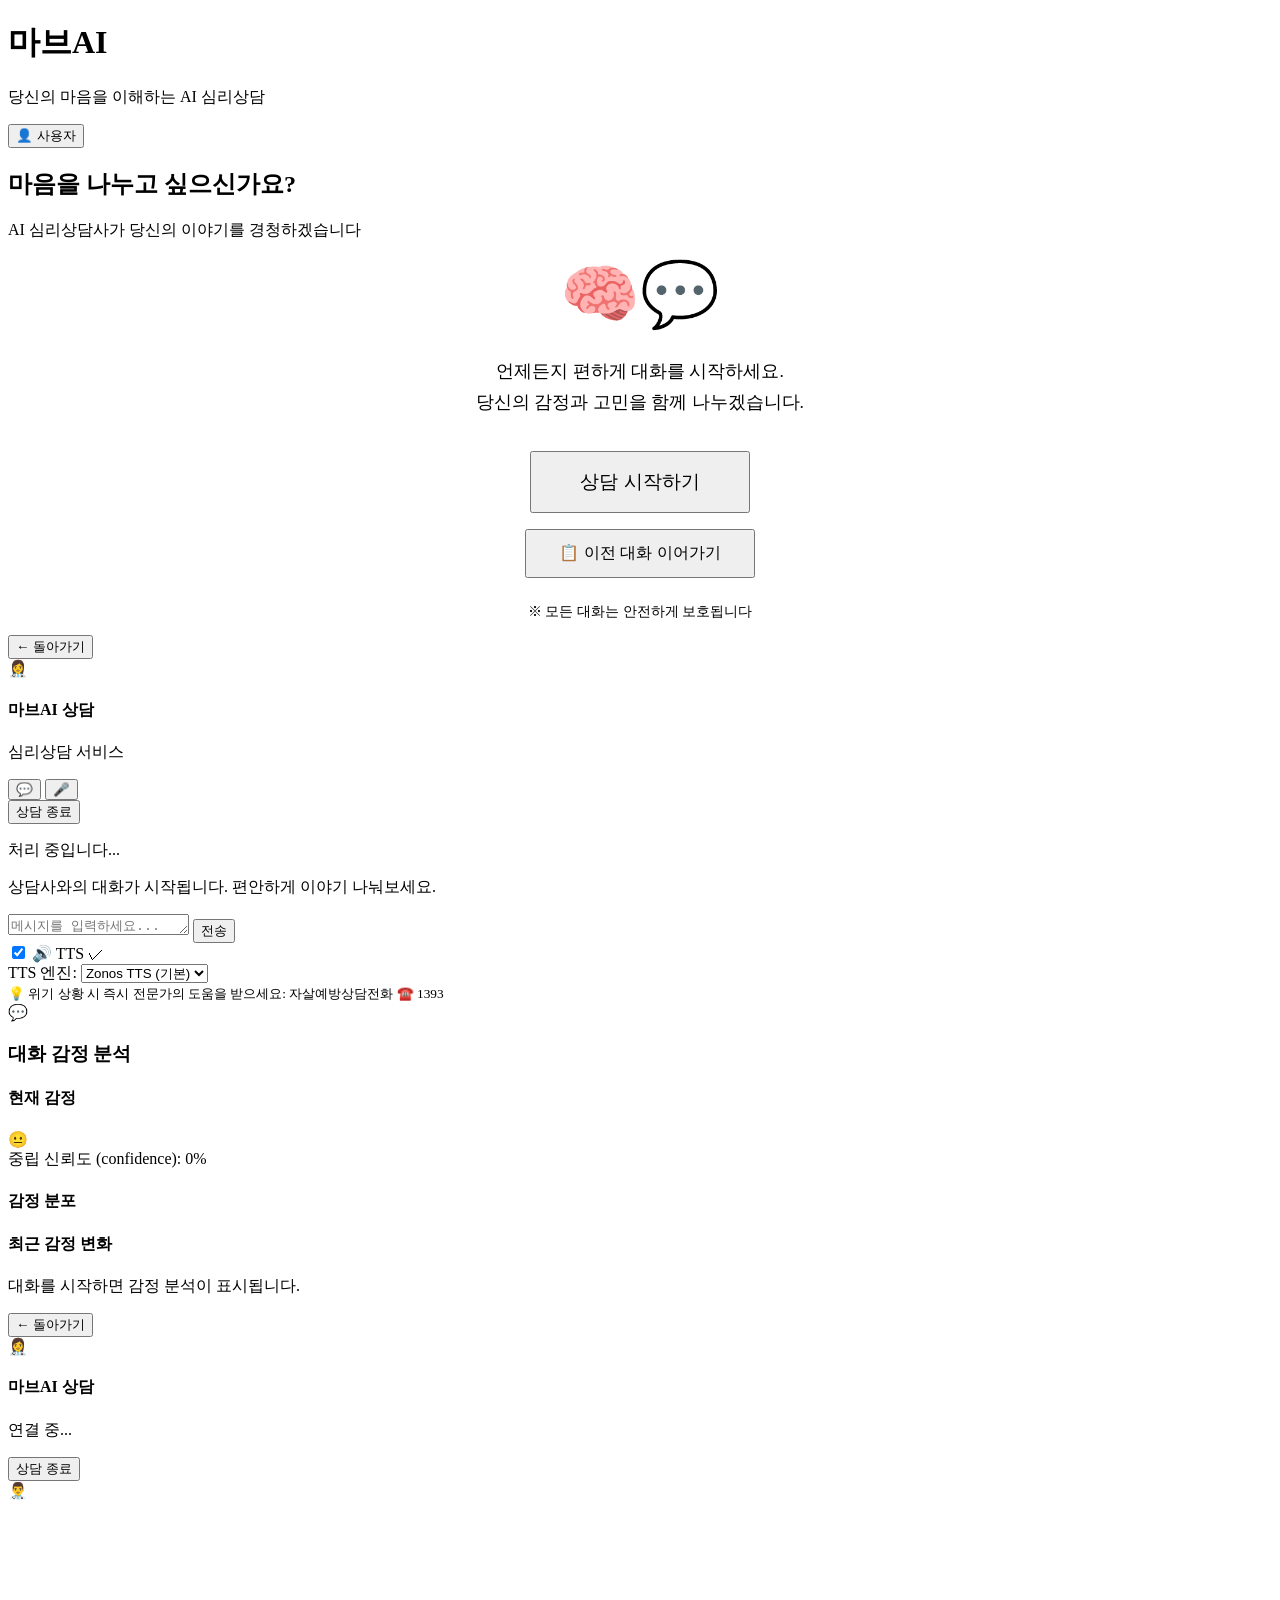
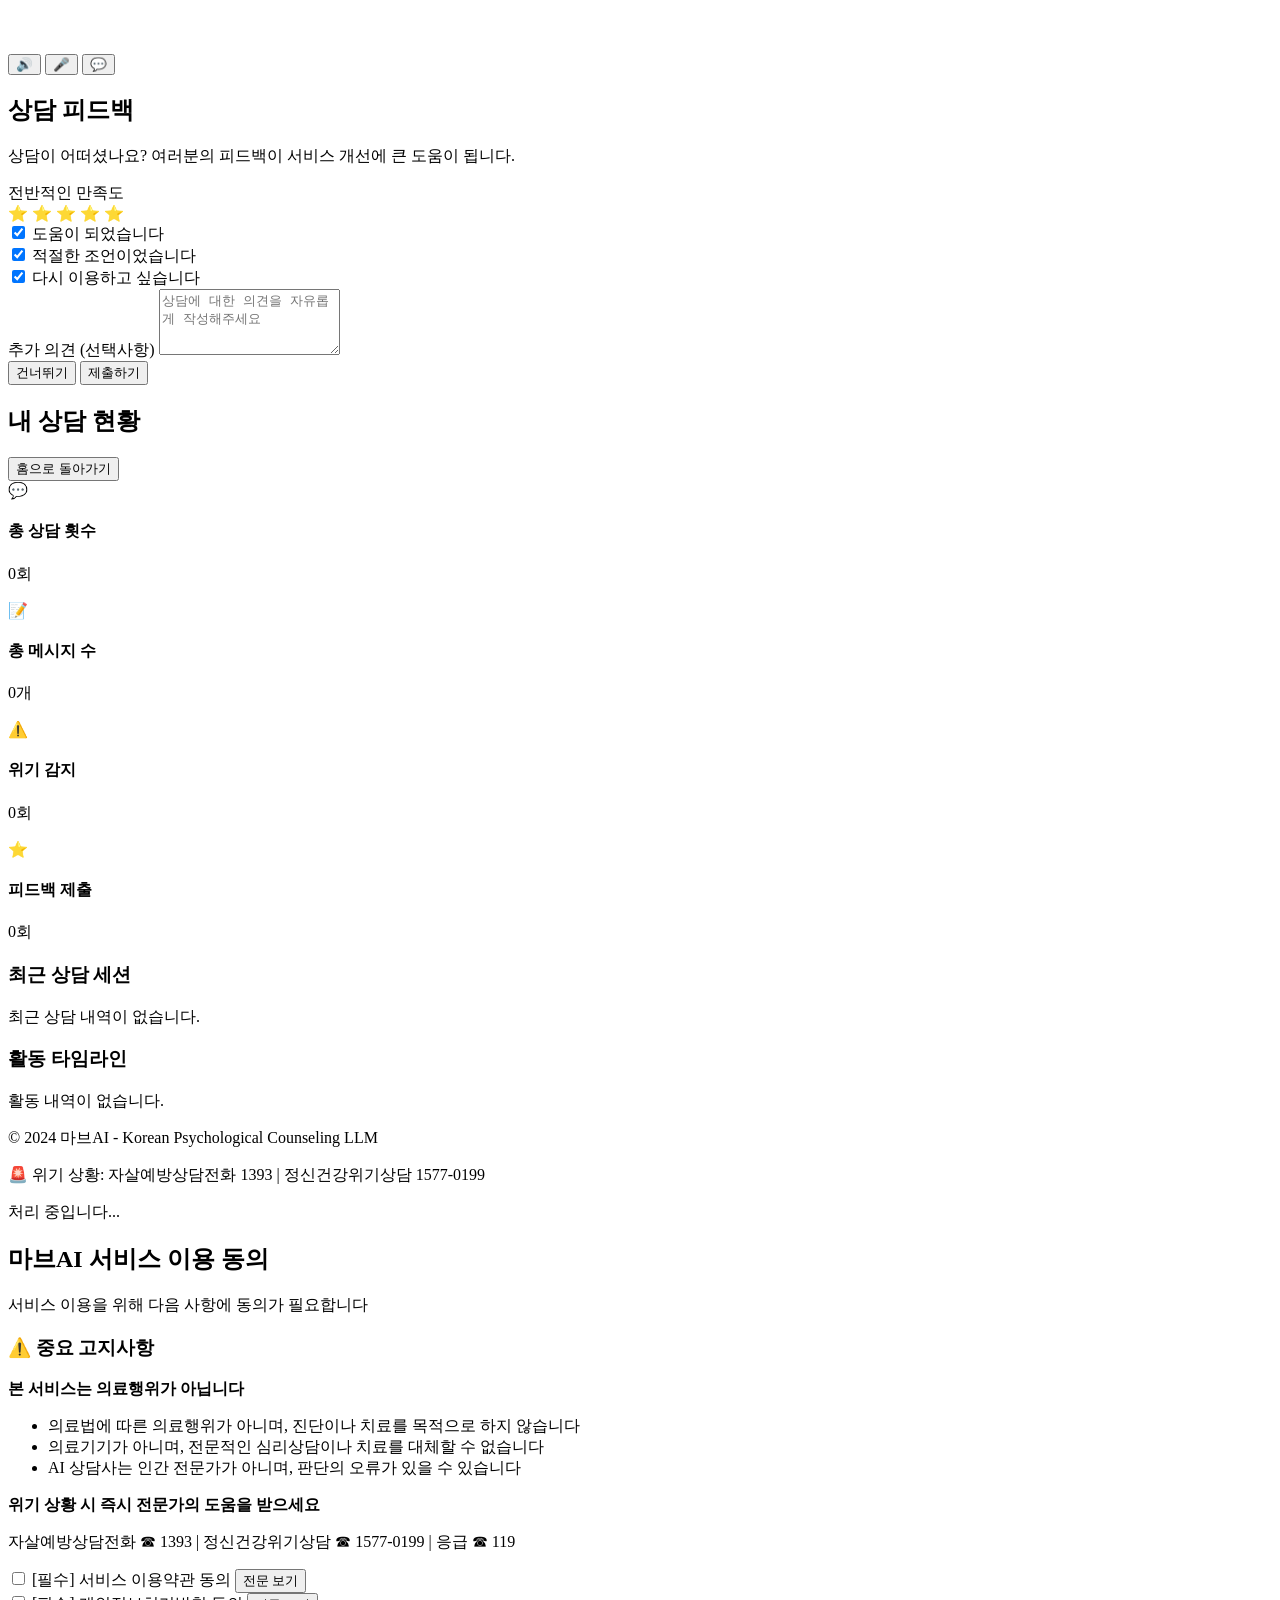
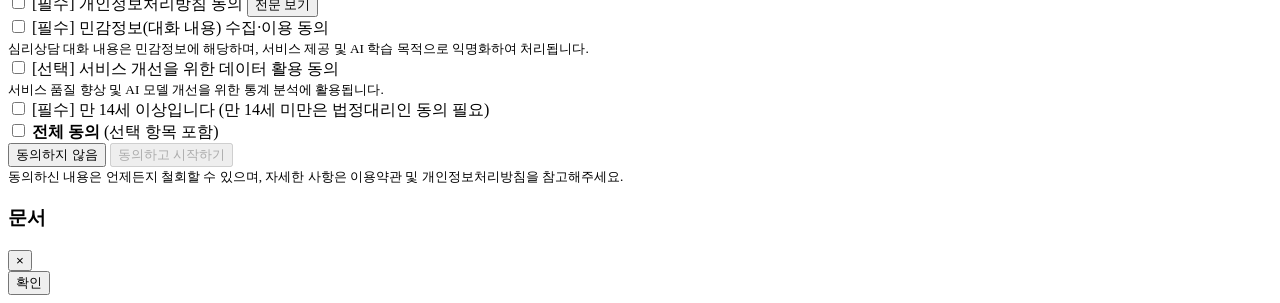
==== commit 49c8c097: "feat: ElevenLabs TTS 토글 및 TTS on/off 기능 추가 - TTS 토글 UI를 슬라이더에서 아이콘 기반으로 변경 - ON 상태: 🔊 아이콘 + 체크마크(✓) " ====
--- a/frontend/index.html
+++ b/frontend/index.html
@@ -144,8 +144,9 @@
                         <div class="tts-toggle-container">
                             <label for="tts-toggle" class="tts-toggle-label">
                                 <input type="checkbox" id="tts-toggle" class="tts-toggle-checkbox" checked>
-                                <span class="tts-toggle-slider"></span>
+                                <span class="tts-toggle-icon">🔊</span>
                                 <span class="tts-toggle-text">TTS</span>
+                                <span class="tts-toggle-status">✓</span>
                             </label>
                         </div>
                         <label for="chat-tts-engine-select" class="chat-tts-label">TTS 엔진:</label>
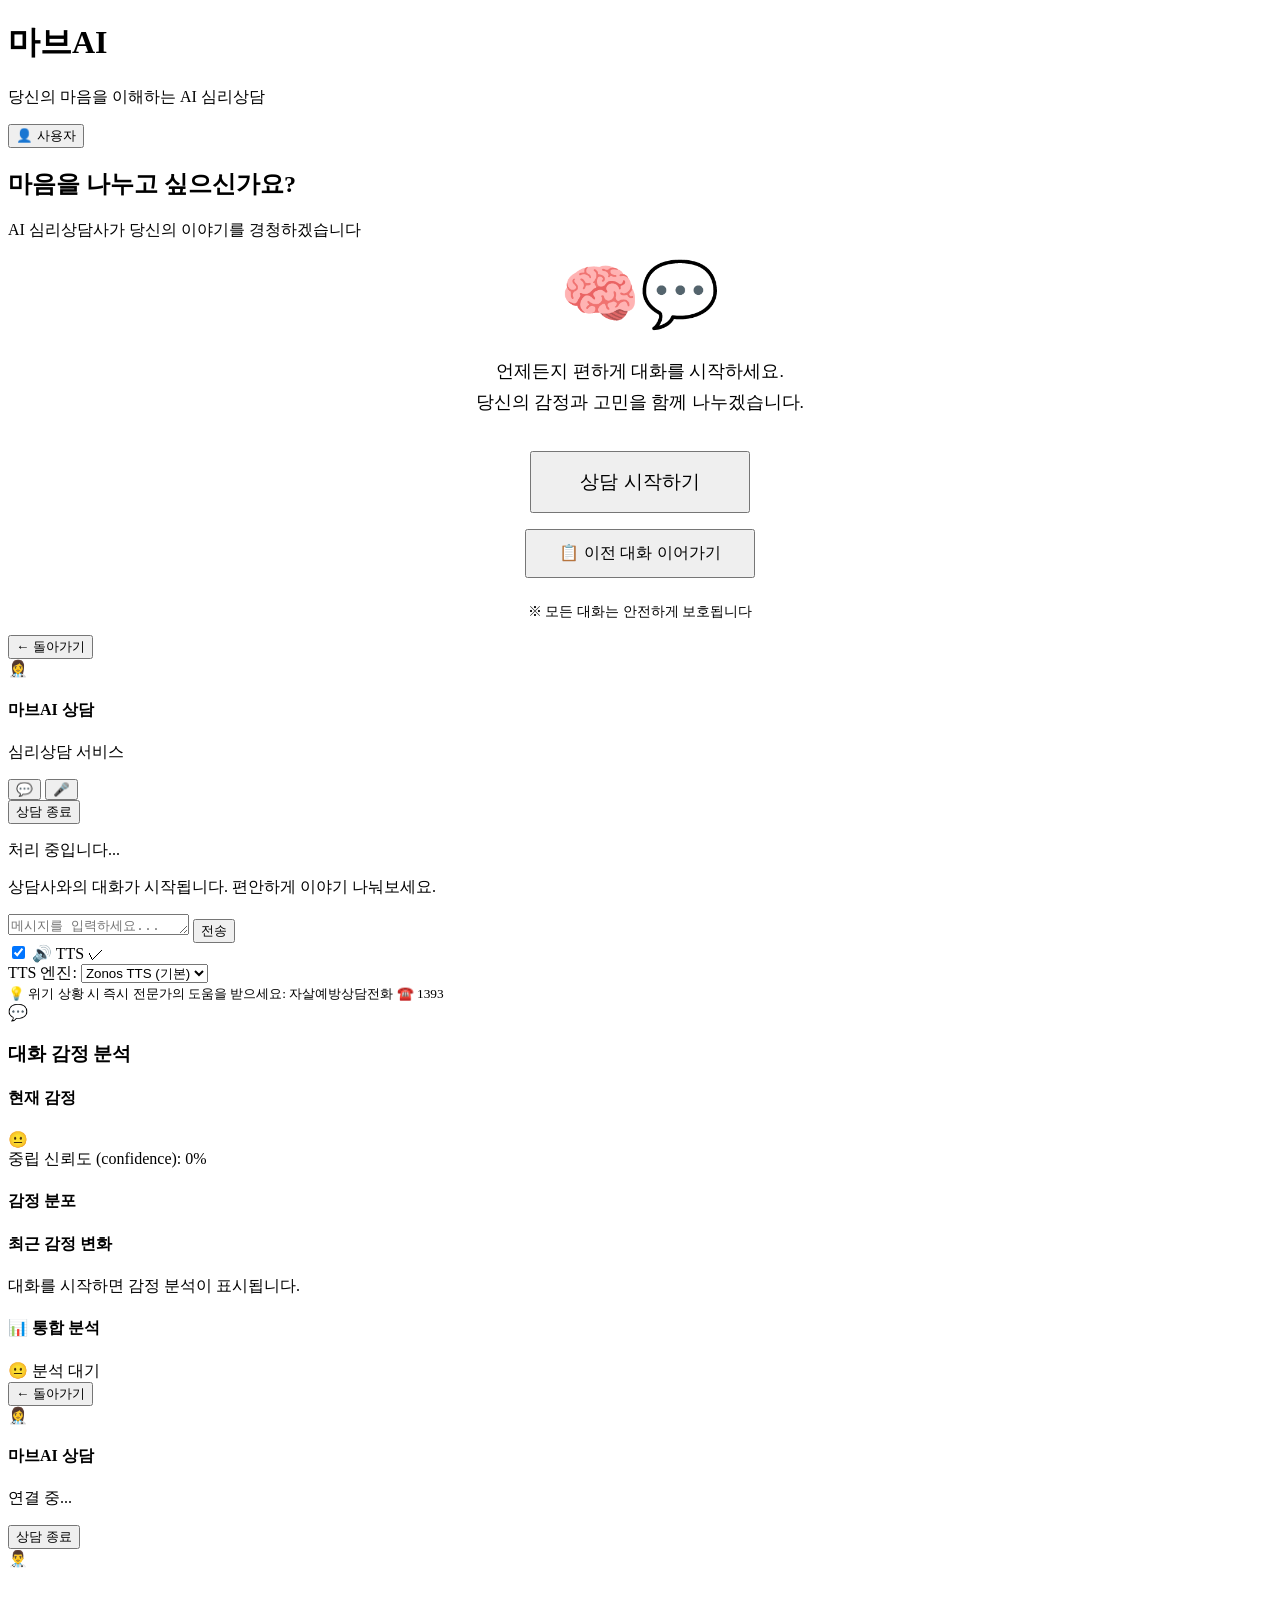
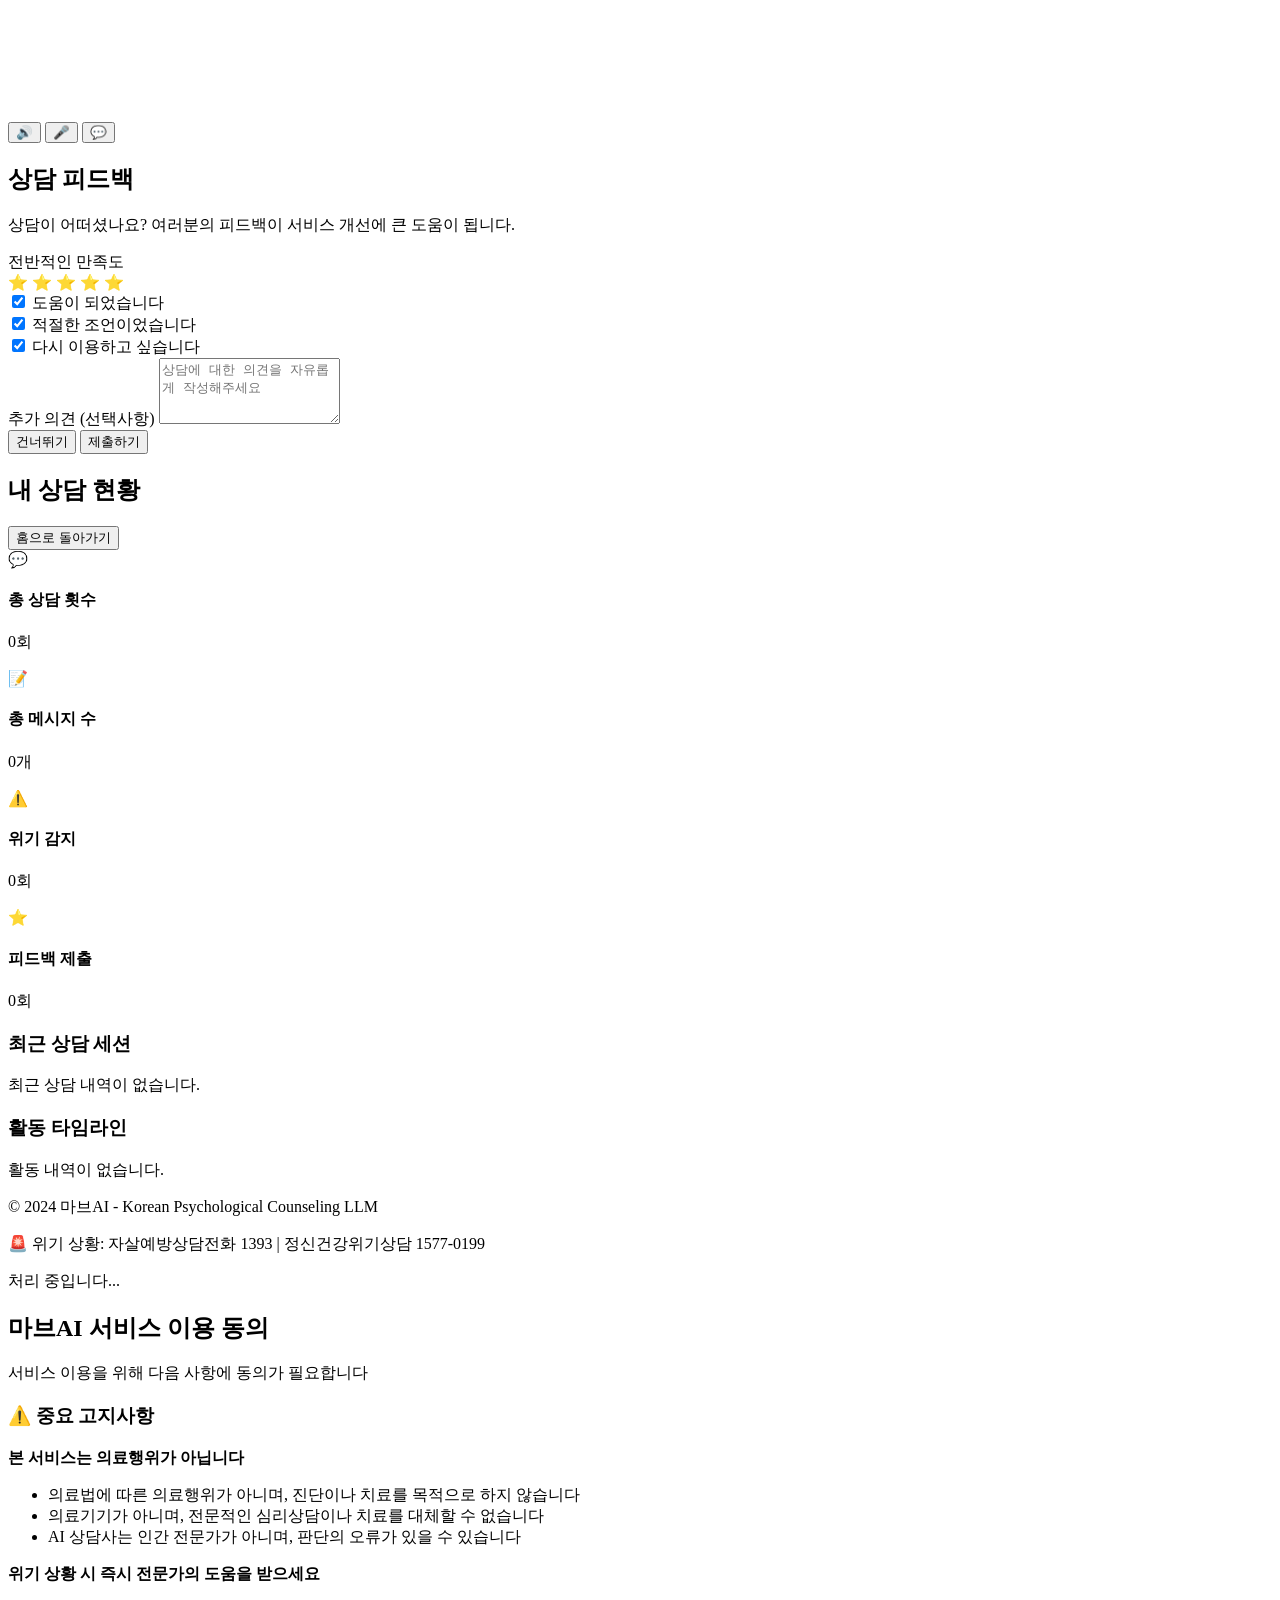
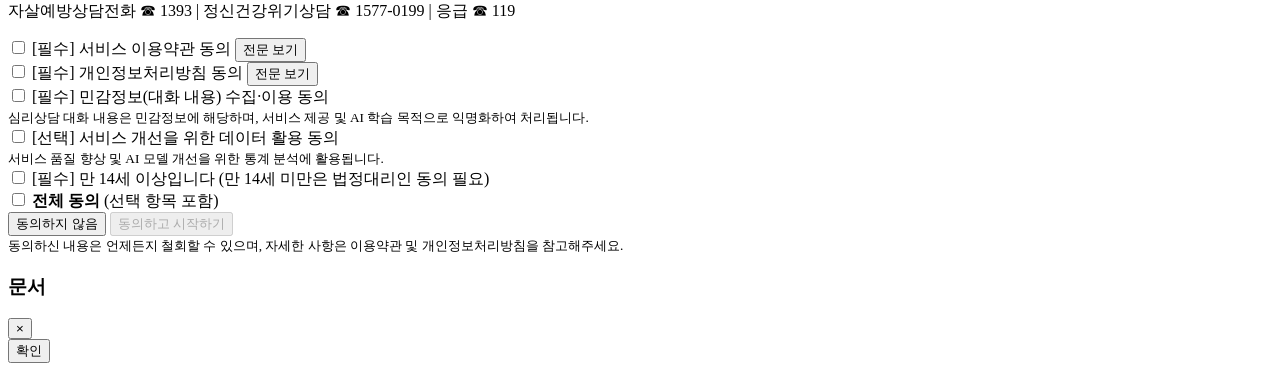
==== commit 82e1f9da: "feat: 실시간 감정 분석 및 대화 감정 분석 고도화 1. 감정 변화 타임라인 그래프 (EmotionTimelineGraph)    - 실시간 감정 변화 시각화 (감정가/각성도/" ====
--- a/frontend/index.html
+++ b/frontend/index.html
@@ -297,6 +297,28 @@
                                         <p class="no-data">대화를 시작하면 감정 분석이 표시됩니다.</p>
                                     </div>
                                 </div>
+
+                                <!-- 감정 타임라인 그래프 -->
+                                <div id="emotion-timeline-container" class="emotion-timeline-section">
+                                    <!-- EmotionTimelineGraph가 여기에 렌더링됨 -->
+                                </div>
+
+                                <!-- 통합 감정 분석 -->
+                                <div class="integrated-emotion-section">
+                                    <h4>📊 통합 분석</h4>
+                                    <div id="integrated-emotion-score" class="integrated-emotion-display">
+                                        <span class="integrated-emoji">😐</span>
+                                        <span class="integrated-label">분석 대기</span>
+                                    </div>
+                                    <div id="emotion-agreement" class="emotion-agreement">
+                                        <!-- 표정-대화 일치도 표시 -->
+                                    </div>
+                                </div>
+
+                                <!-- 지능형 상담 제안 -->
+                                <div id="suggestion-container" class="suggestion-section">
+                                    <!-- SmartCounselingSuggestion이 여기에 렌더링됨 -->
+                                </div>
                             </div>
                         </div>
                     </div>
@@ -612,6 +634,7 @@
     <script src="/static/audio-visualizer.js"></script>
     <script src="/static/voice-app.js"></script>
     <script src="/static/realtime-emotion.js"></script>
+    <script src="/static/advanced-emotion-analysis.js"></script>
     <script src="/static/app.js"></script>
 </body>
 </html>
